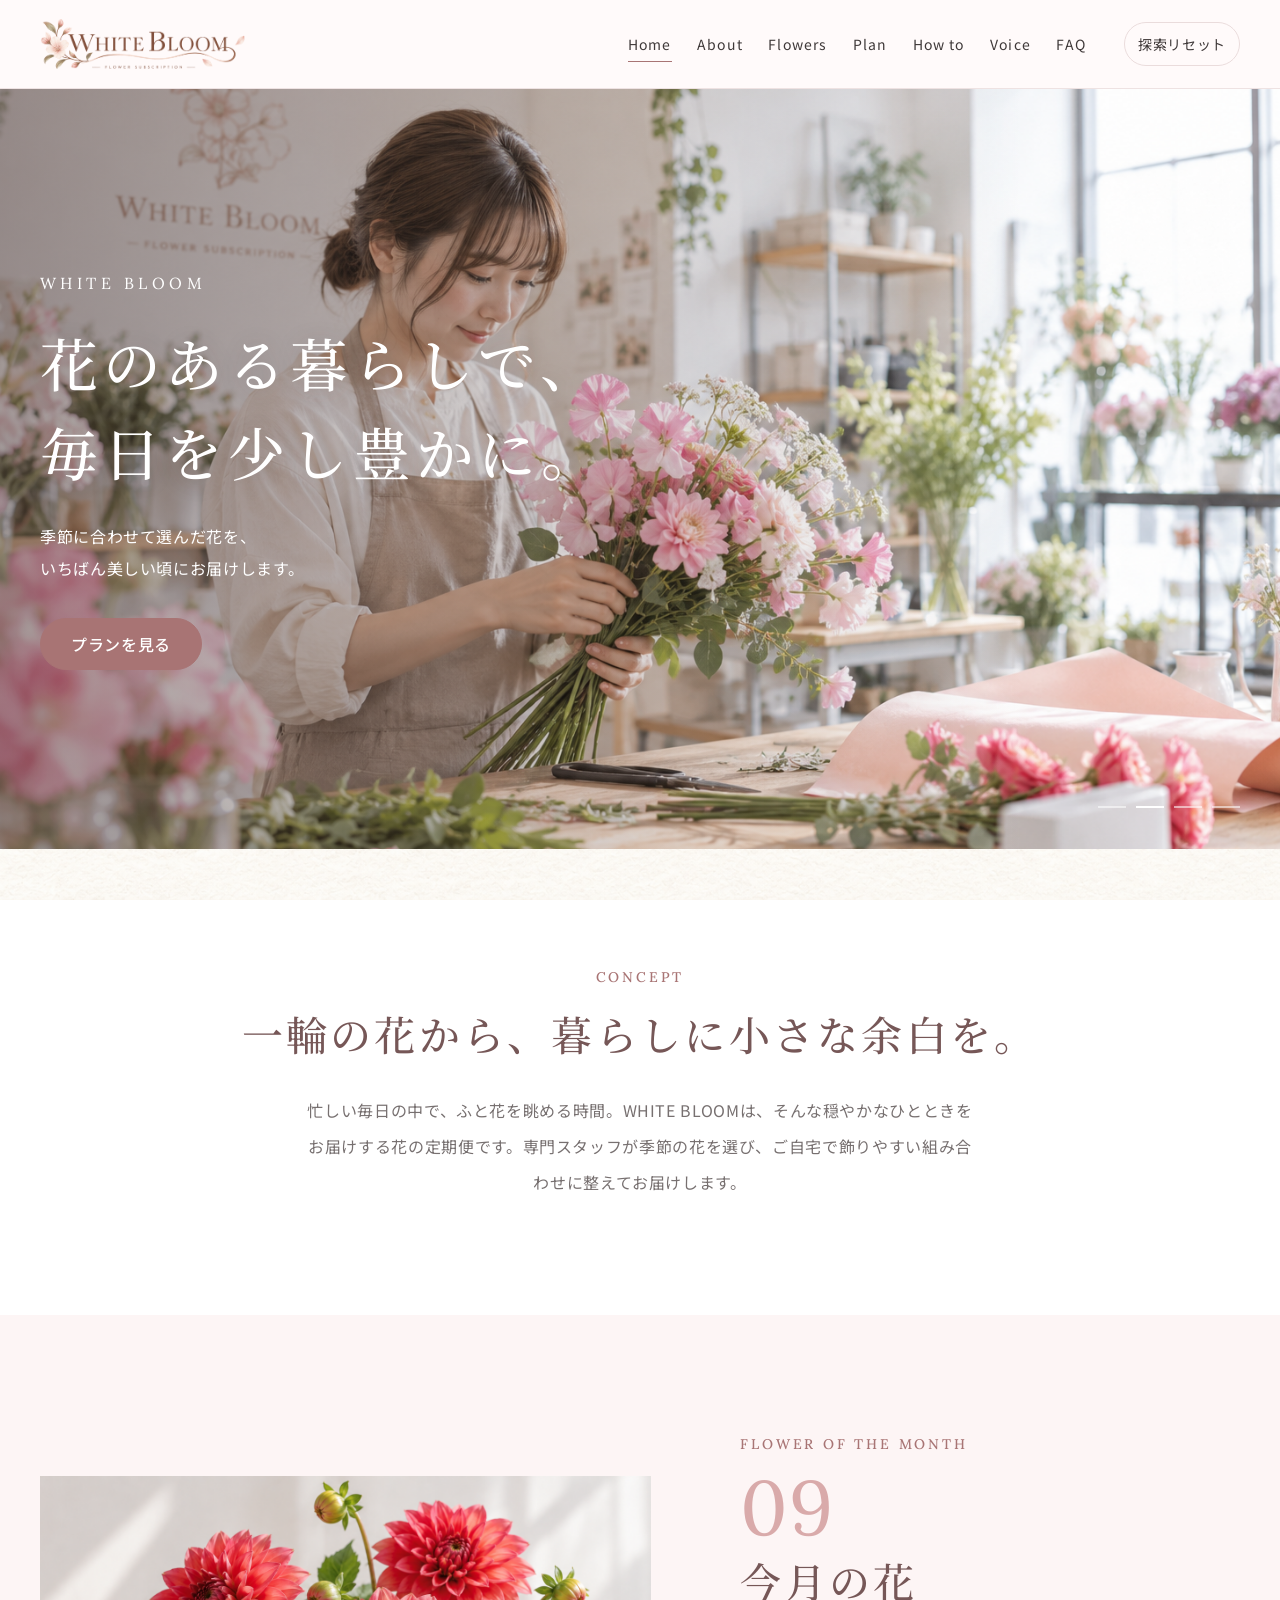
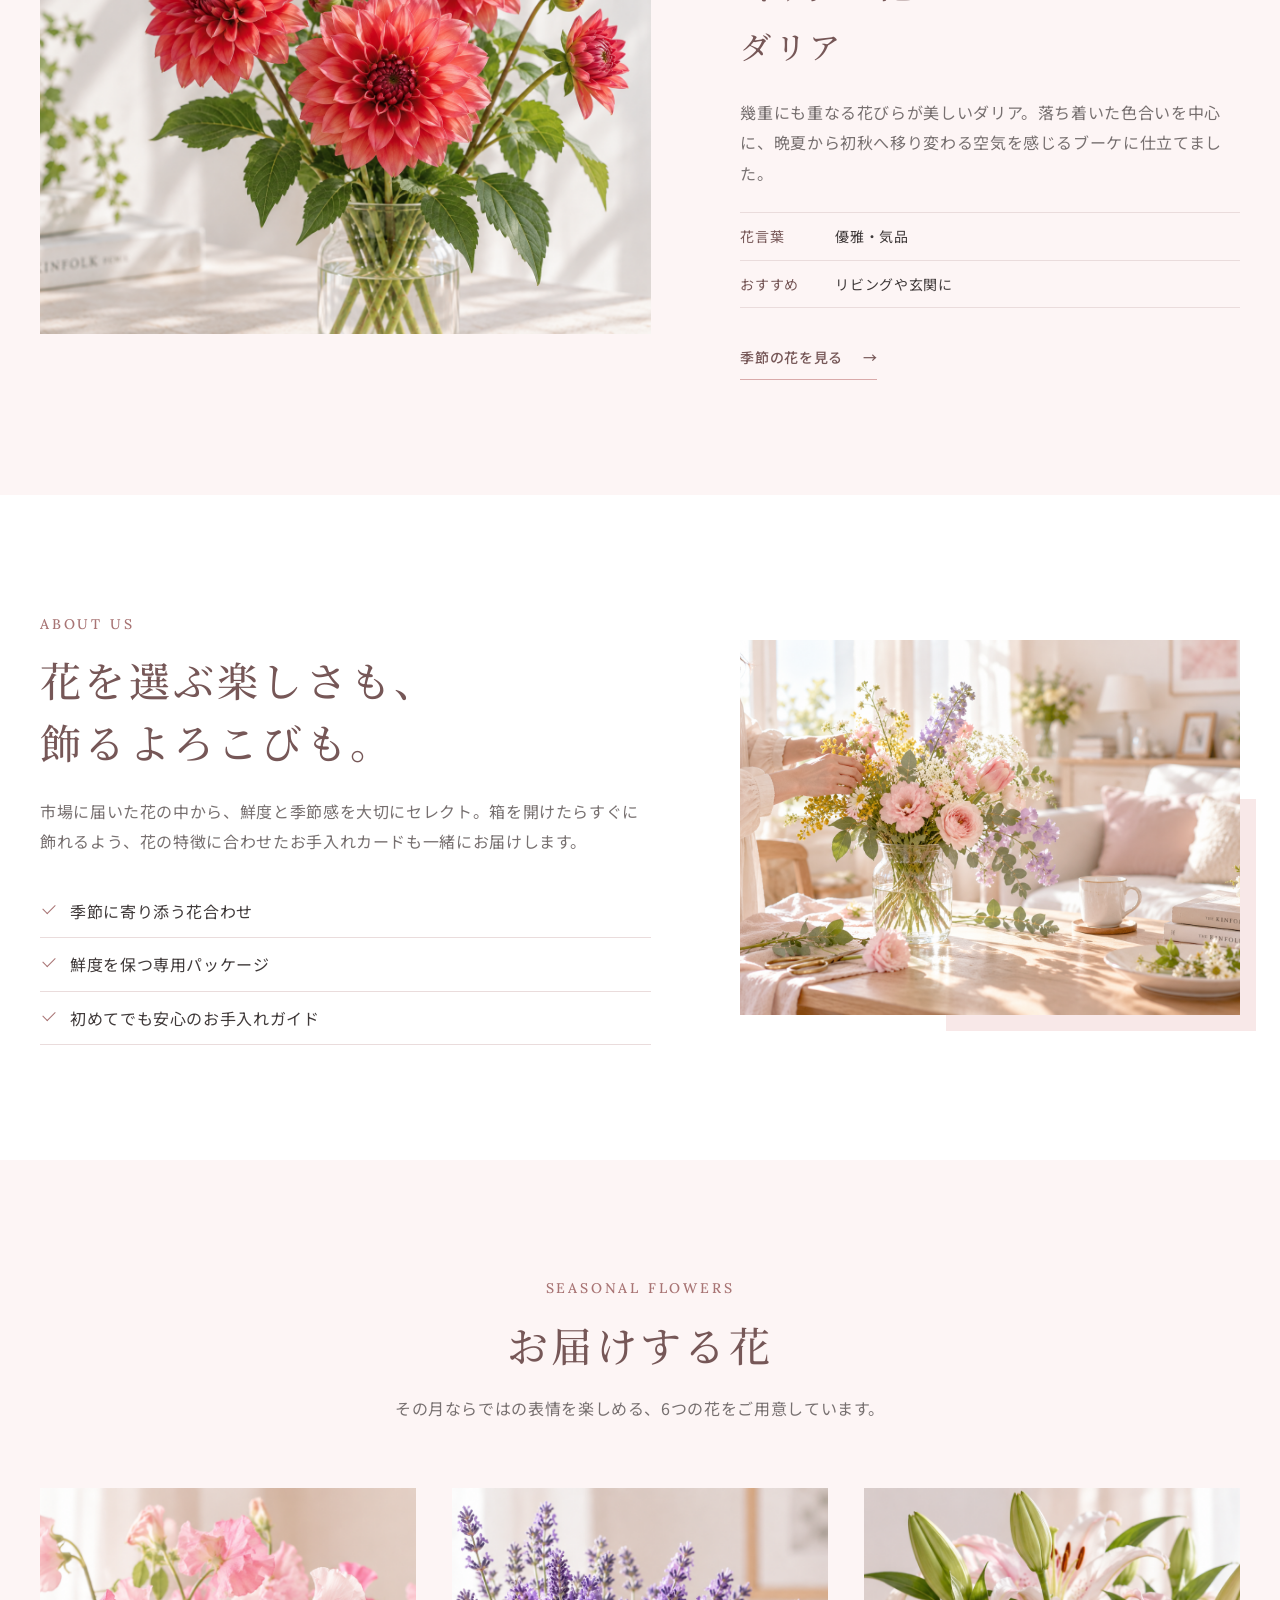
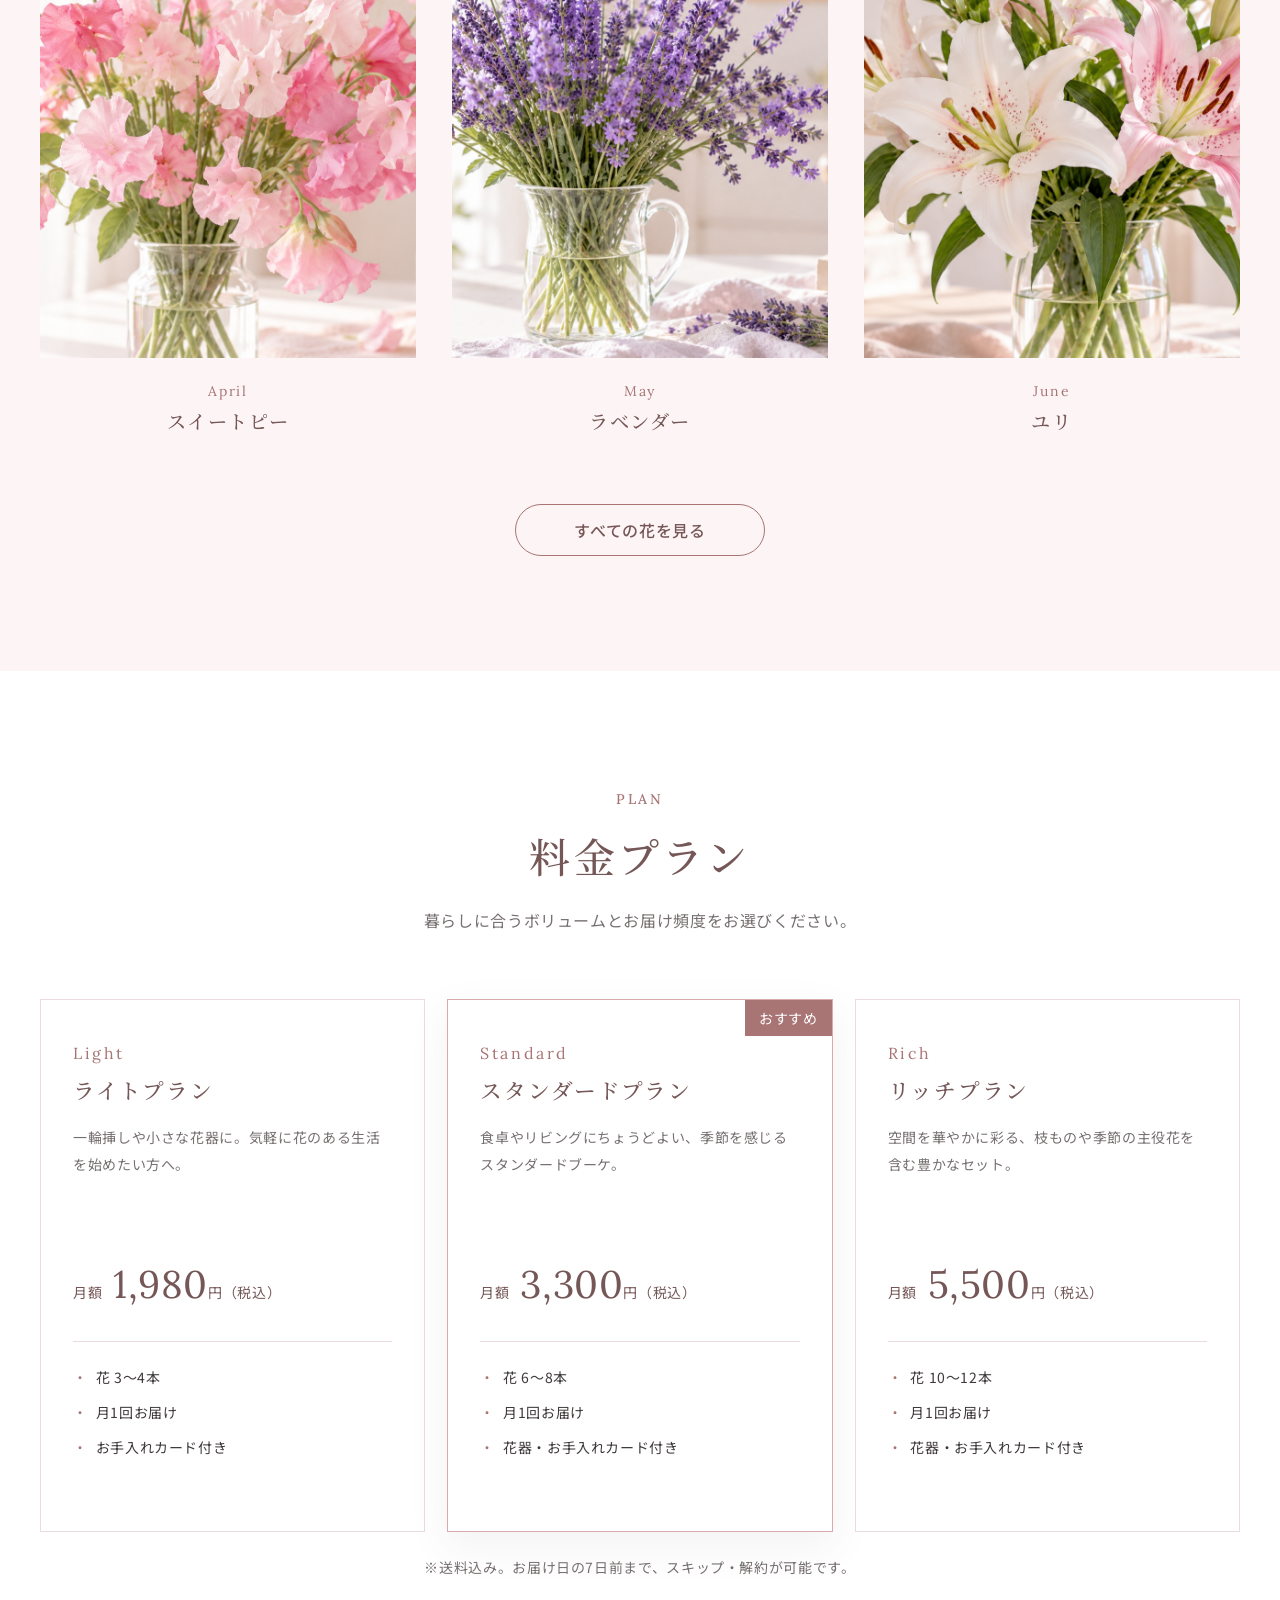
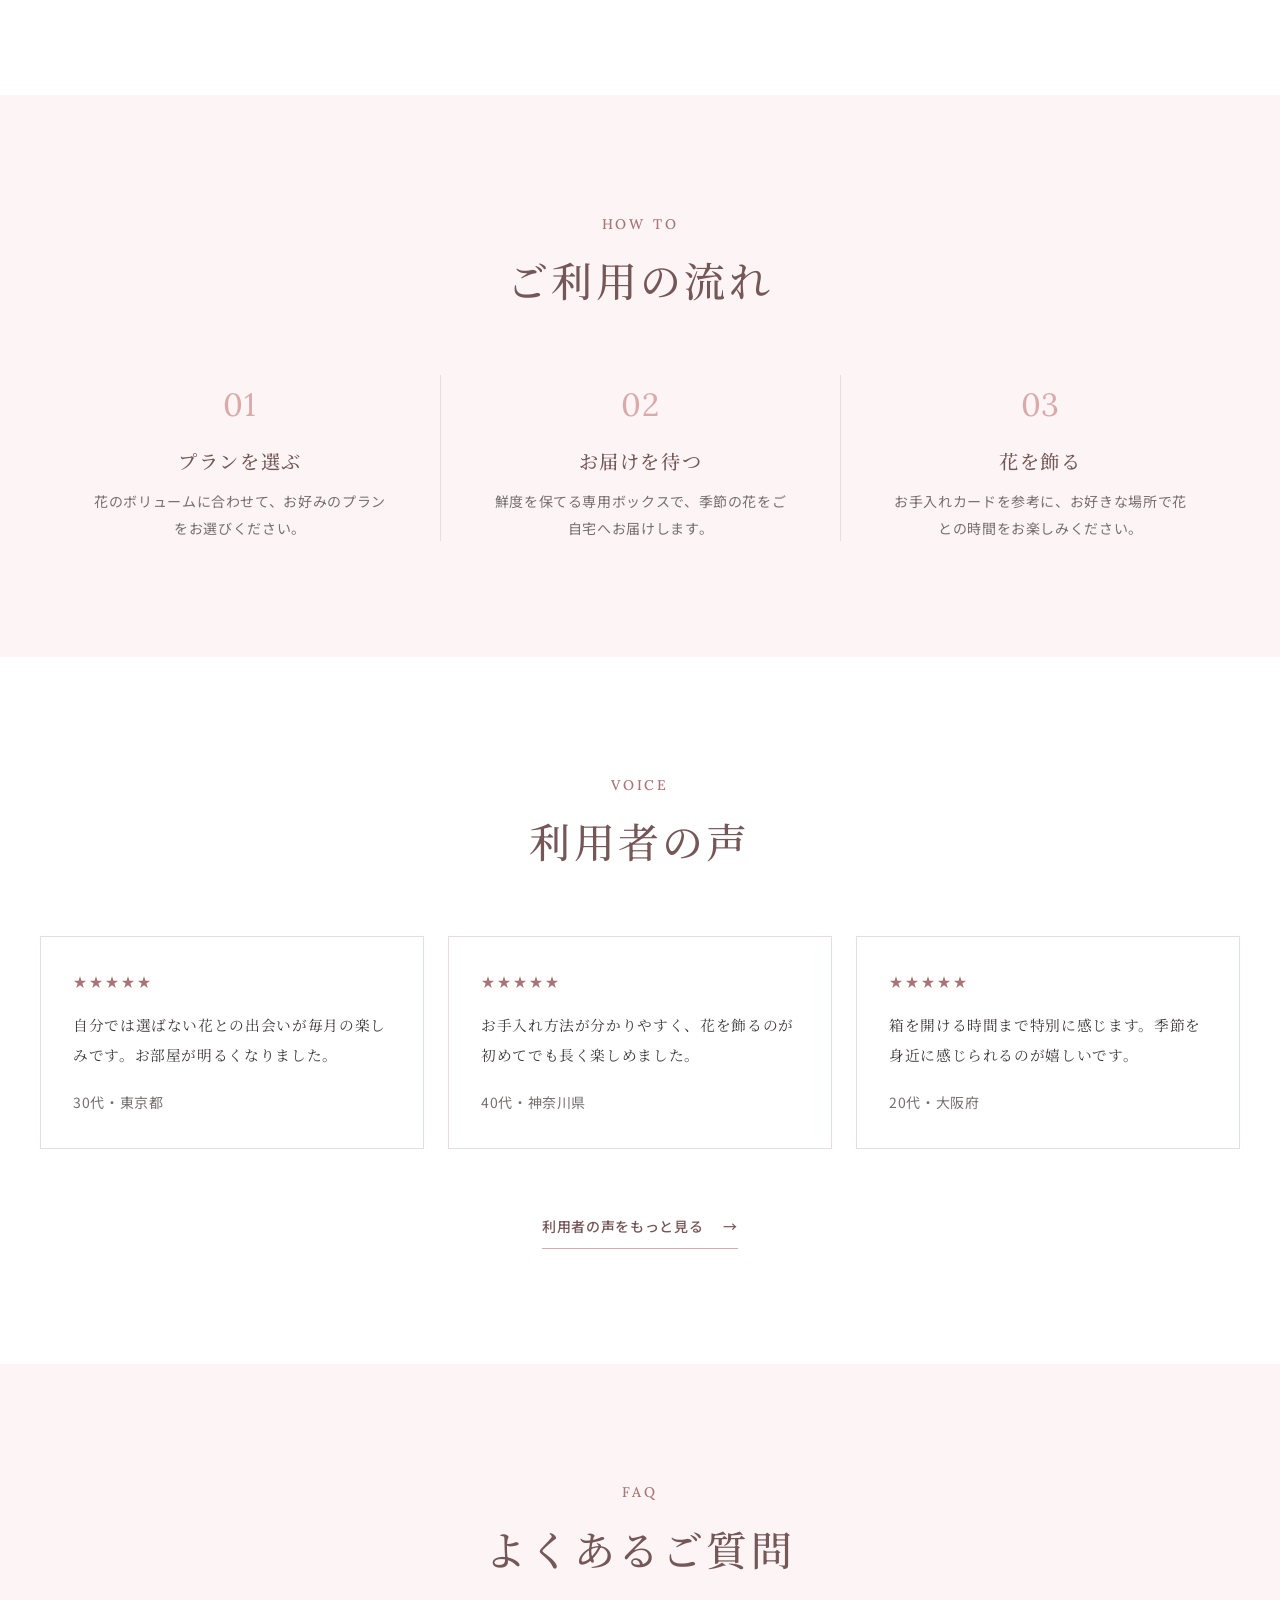
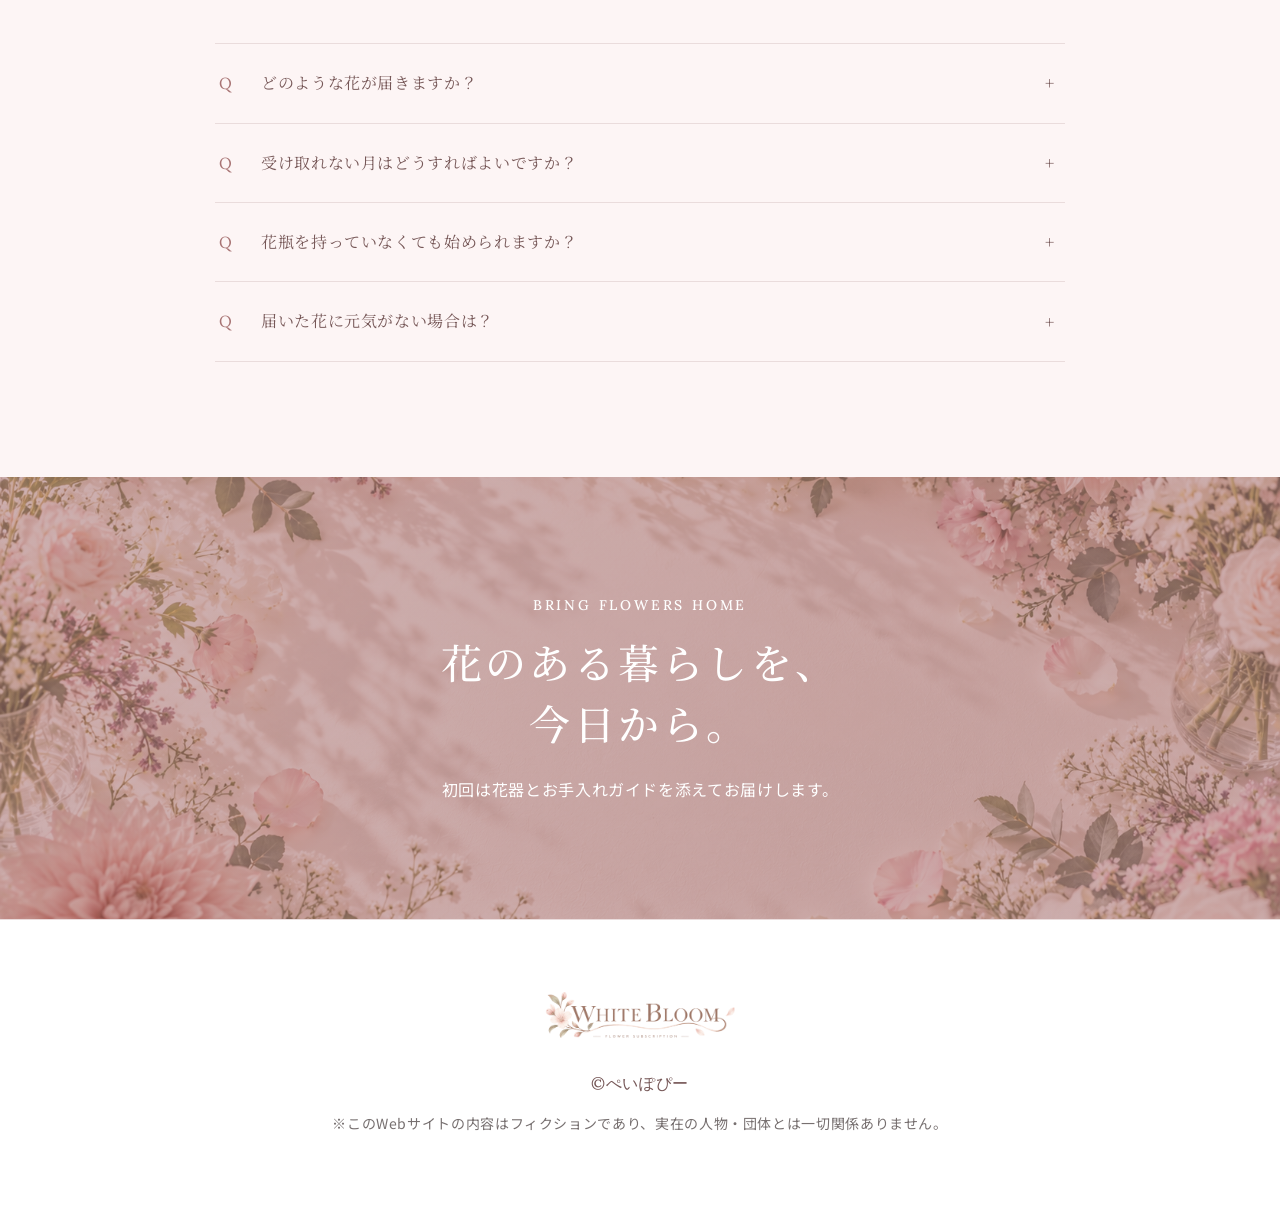
==== index.html @ 1cc884c1 "初回のコミットです" ====
<!doctype html>
<html lang="ja">
<head>
  <meta charset="utf-8">
  <meta name="viewport" content="width=device-width, initial-scale=1">
  <meta name="description" content="暮らしに寄り添う花の定期便、WHITE BLOOM。">
  <title>WHITE BLOOM｜花のある暮らしを</title>
  <link rel="icon" href="images/favicon.png">
  <link rel="stylesheet" href="styles/main.css">
  <link rel="stylesheet" href="styles/arg-phases.css">
  <link rel="stylesheet" href="modules/site-alteration/site-alteration.css">
  <script src="js/progress-state.js" defer></script>
  <script src="js/common.js" defer></script>
  <script src="js/home.js" defer></script>
  <script src="modules/site-alteration/site-alteration.js" defer></script>
  <script src="modules/site-alteration/debug-panel.js" defer></script>
  <script src="js/phase-views.js" defer></script>
  <script src="js/arg-play.js" defer></script>
</head>
<body data-page="home" data-phase="phase1">
  <a class="skip-link" href="#main">本文へ移動</a>
  <header class="site-header">
    <div class="site-header__inner container">
      <a class="site-logo" href="index.html" aria-label="WHITE BLOOM ホーム">
        <img src="images/logo-white-bloom.png" alt="WHITE BLOOM" width="1928" height="467">
      </a>
      <nav class="site-nav" id="site-navigation" aria-label="メインナビゲーション" data-site-nav data-open="false">
        <ul class="site-nav__list">
          <li><a class="site-nav__link" href="index.html" aria-current="page">Home</a></li>
          <li><a class="site-nav__link" href="index.html#about">About</a></li>
          <li><a class="site-nav__link" href="flowers.html?browse=1">Flowers</a></li>
          <li><a class="site-nav__link" href="index.html#plan">Plan</a></li>
          <li><a class="site-nav__link" href="index.html#how-to">How to</a></li>
          <li><a class="site-nav__link" href="voices.html?browse=1">Voice</a></li>
          <li><a class="site-nav__link" href="index.html#faq">FAQ</a></li>
        </ul>
      </nav>
      <button class="reset-button" type="button" data-exploration-reset>探索リセット</button>
      <button class="menu-button" type="button" aria-controls="site-navigation" aria-expanded="false" aria-label="メニューを開く" data-menu-button>
        <span class="menu-button__line"></span><span class="menu-button__line"></span><span class="menu-button__line"></span>
      </button>
    </div>
  </header>
  <main id="main">
    <section class="hero" aria-label="WHITE BLOOMについて" data-hero>
      <div class="hero__slides" aria-hidden="true">
        <img class="hero__slide is-active" src="images/hero-white-bloom.jpg" alt="" width="1672" height="941" data-hero-slide>
        <img class="hero__slide hero__slide--staff" src="images/hero-staff-arrangement.jpg" alt="" width="1536" height="1024" data-hero-slide>
        <img class="hero__slide hero__slide--delivery" src="images/hero-delivery-preparation.jpg" alt="" width="1672" height="941" data-hero-slide>
        <img class="hero__slide hero__slide--life" src="images/hero-flower-life.jpg" alt="" width="1672" height="941" data-hero-slide>
      </div>
      <div class="hero__veil"></div>
      <div class="hero__content container">
        <p class="hero__brand">WHITE BLOOM</p>
        <h1>花のある暮らしで、<br>毎日を少し豊かに。</h1>
        <p>季節に合わせて選んだ花を、<br>いちばん美しい頃にお届けします。</p>
        <a class="button" href="#plan">プランを見る</a>
      </div>
      <div class="hero__dots" aria-label="スライドを選択">
        <button class="is-active" type="button" aria-label="1枚目を表示" aria-current="true" data-hero-dot></button>
        <button type="button" aria-label="2枚目を表示" data-hero-dot></button>
        <button type="button" aria-label="3枚目を表示" data-hero-dot></button>
        <button type="button" aria-label="4枚目を表示" data-hero-dot></button>
      </div>
    </section>

    <section class="section concept" aria-labelledby="concept-title">
      <div class="container--reading section-heading section-heading--center">
        <p class="eyebrow">Concept</p>
        <h2 id="concept-title">一輪の花から、<br class="sp-only">暮らしに小さな余白を。</h2>
        <p>忙しい毎日の中で、ふと花を眺める時間。WHITE BLOOMは、そんな穏やかなひとときをお届けする花の定期便です。専門スタッフが季節の花を選び、ご自宅で飾りやすい組み合わせに整えてお届けします。</p>
      </div>
    </section>

    <section class="section monthly section--subtle" aria-labelledby="monthly-title">
      <div class="container split-layout">
        <div class="split-layout__image image-frame" data-home-dahlia><img src="images/flower-dahlia.jpg" alt="淡い色合いのダリア" width="1536" height="1024" data-cover></div>
        <div class="split-layout__body">
          <p class="eyebrow">Flower of the month</p>
          <p class="section-number">09</p>
          <h2 id="monthly-title">今月の花<br><span>ダリア</span></h2>
          <p>幾重にも重なる花びらが美しいダリア。落ち着いた色合いを中心に、晩夏から初秋へ移り変わる空気を感じるブーケに仕立てました。</p>
          <dl class="flower-note"><div><dt>花言葉</dt><dd>優雅・気品</dd></div><div><dt>おすすめ</dt><dd>リビングや玄関に</dd></div></dl>
          <a class="text-link" href="flowers.html?browse=1">季節の花を見る<span aria-hidden="true">→</span></a>
        </div>
      </div>
    </section>

    <section class="section" id="about" aria-labelledby="about-title">
      <div class="container split-layout split-layout--reverse">
        <div class="split-layout__image image-frame"><img src="images/about-flower-life.jpg" alt="花を飾った明るい室内" width="1536" height="1024" data-cover></div>
        <div class="split-layout__body">
          <p class="eyebrow">About us</p>
          <h2 id="about-title">花を選ぶ楽しさも、<br>飾るよろこびも。</h2>
          <p>市場に届いた花の中から、鮮度と季節感を大切にセレクト。箱を開けたらすぐに飾れるよう、花の特徴に合わせたお手入れカードも一緒にお届けします。</p>
          <ul class="check-list"><li>季節に寄り添う花合わせ</li><li>鮮度を保つ専用パッケージ</li><li>初めてでも安心のお手入れガイド</li></ul>
        </div>
      </div>
    </section>

    <section class="section section--subtle" aria-labelledby="flowers-title">
      <div class="container">
        <div class="section-heading section-heading--center"><p class="eyebrow">Seasonal flowers</p><h2 id="flowers-title">お届けする花</h2><p>その月ならではの表情を楽しめる、6つの花をご用意しています。</p></div>
        <div class="flower-preview">
          <article><img src="images/flower-sweetpea.jpg" alt="スイートピー" width="1536" height="1024" data-cover><p>April</p><h3>スイートピー</h3></article>
          <article><img src="images/flower-lavender.jpg" alt="ラベンダー" width="1536" height="1024" data-cover><p>May</p><h3>ラベンダー</h3></article>
          <article><img src="images/flower-lily.jpg" alt="ユリ" width="1536" height="1024" data-cover><p>June</p><h3>ユリ</h3></article>
        </div>
        <div class="section-action flower-preview__action"><a class="button button--outline" href="flowers.html?browse=1">すべての花を見る</a></div>
      </div>
    </section>

    <section class="section" id="plan" aria-labelledby="plan-title">
      <div class="container"><div class="section-heading section-heading--center"><p class="eyebrow">Plan</p><h2 id="plan-title">料金プラン</h2><p>暮らしに合うボリュームとお届け頻度をお選びください。</p></div>
        <div class="plan-grid">
          <article class="plan-card"><p class="plan-card__en">Light</p><h3>ライトプラン</h3><p class="plan-card__desc">一輪挿しや小さな花器に。気軽に花のある生活を始めたい方へ。</p><p class="plan-card__price"><span>月額</span> 1,980<small>円（税込）</small></p><ul><li>花 3〜4本</li><li>月1回お届け</li><li>お手入れカード付き</li></ul></article>
          <article class="plan-card plan-card--featured"><p class="plan-card__badge">おすすめ</p><p class="plan-card__en">Standard</p><h3>スタンダードプラン</h3><p class="plan-card__desc">食卓やリビングにちょうどよい、季節を感じるスタンダードブーケ。</p><p class="plan-card__price"><span>月額</span> 3,300<small>円（税込）</small></p><ul><li>花 6〜8本</li><li>月1回お届け</li><li>花器・お手入れカード付き</li></ul></article>
          <article class="plan-card"><p class="plan-card__en">Rich</p><h3>リッチプラン</h3><p class="plan-card__desc">空間を華やかに彩る、枝ものや季節の主役花を含む豊かなセット。</p><p class="plan-card__price"><span>月額</span> 5,500<small>円（税込）</small></p><ul><li>花 10〜12本</li><li>月1回お届け</li><li>花器・お手入れカード付き</li></ul></article>
        </div>
        <p class="plan-note">※送料込み。お届け日の7日前まで、スキップ・解約が可能です。</p>
      </div>
    </section>

    <section class="section section--subtle" id="how-to" aria-labelledby="how-title"><div class="container"><div class="section-heading section-heading--center"><p class="eyebrow">How to</p><h2 id="how-title">ご利用の流れ</h2></div>
      <ol class="steps"><li><span>01</span><h3>プランを選ぶ</h3><p>花のボリュームに合わせて、お好みのプランをお選びください。</p></li><li><span>02</span><h3>お届けを待つ</h3><p>鮮度を保てる専用ボックスで、季節の花をご自宅へお届けします。</p></li><li><span>03</span><h3>花を飾る</h3><p>お手入れカードを参考に、お好きな場所で花との時間をお楽しみください。</p></li></ol>
    </div></section>

    <section class="section" aria-labelledby="voice-title"><div class="container"><div class="section-heading section-heading--center"><p class="eyebrow">Voice</p><h2 id="voice-title">利用者の声</h2></div>
      <div class="voice-preview"><article><p class="voice-preview__stars" aria-label="5段階中5">★★★★★</p><blockquote>自分では選ばない花との出会いが毎月の楽しみです。お部屋が明るくなりました。</blockquote><p class="voice-preview__person">30代・東京都</p></article><article><p class="voice-preview__stars" aria-label="5段階中5">★★★★★</p><blockquote>お手入れ方法が分かりやすく、花を飾るのが初めてでも長く楽しめました。</blockquote><p class="voice-preview__person">40代・神奈川県</p></article><article><p class="voice-preview__stars" aria-label="5段階中5">★★★★★</p><blockquote>箱を開ける時間まで特別に感じます。季節を身近に感じられるのが嬉しいです。</blockquote><p class="voice-preview__person">20代・大阪府</p></article></div>
      <div class="section-action"><a class="text-link" href="voices.html?browse=1">利用者の声をもっと見る<span aria-hidden="true">→</span></a></div>
    </div></section>

    <section class="section faq section--subtle" id="faq" aria-labelledby="faq-title"><div class="container--reading"><div class="section-heading section-heading--center"><p class="eyebrow">FAQ</p><h2 id="faq-title">よくあるご質問</h2></div>
      <details><summary>どのような花が届きますか？</summary><p>旬を迎えた花を中心に、色合いや飾りやすさを考えて組み合わせます。内容は毎月変わります。</p></details><details><summary>受け取れない月はどうすればよいですか？</summary><p>お届け予定日の7日前まで、マイページからその月のお届けをスキップできます。</p></details><details><summary>花瓶を持っていなくても始められますか？</summary><p>スタンダード・リッチプランの初回には、届いた花をすぐに飾れるシンプルな花器が付きます。</p></details><details><summary>届いた花に元気がない場合は？</summary><p>到着後24時間以内に写真とともにご連絡ください。状態を確認し、代替のお花を手配します。</p></details>
    </div></section>

    <section class="cta" id="contact" aria-labelledby="cta-title"><div class="container--reading"><p class="eyebrow">Bring flowers home</p><h2 id="cta-title">花のある暮らしを、<br>今日から。</h2><p>初回は花器とお手入れガイドを添えてお届けします。</p></div></section>
  </main>
  <footer class="site-footer">
    <div class="container">
      <img class="site-footer__logo" src="images/logo-white-bloom.png" alt="" width="1928" height="467">
      <p class="site-footer__copyright">©ぺいぽぴー</p>
      <p class="site-footer__notice">※このWebサイトの内容はフィクションであり、実在の人物・団体とは一切関係ありません。</p>
    </div>
  </footer>
</body>
</html>
---- styles/main.css ----
@import url("https://fonts.googleapis.com/css2?family=Lora:wght@400;500;600&family=Noto+Sans+JP:wght@400;500;600&family=Noto+Serif+JP:wght@400;500;600&display=swap");

:root {
  --color-white: #fff;
  --color-bg: #fffafa;
  --color-bg-sub: #fdf5f5;
  --color-pink-light: #f8e8e8;
  --color-pink: #d9aaaa;
  --color-pink-dark: #a87474;
  --color-brown: #765757;
  --color-text: #3f3939;
  --color-text-light: #777070;
  --color-border: #eadcdc;
  --font-en: "Lora", Georgia, "Times New Roman", serif;
  --font-heading: "Noto Serif JP", "Yu Mincho", "Hiragino Mincho ProN", serif;
  --font-body: "Noto Sans JP", "Hiragino Kaku Gothic ProN", "Yu Gothic", sans-serif;
  --container: 1200px;
  --container-reading: 850px;
  --gutter: clamp(20px, 4vw, 40px);
  --section-space: clamp(72px, 9vw, 128px);
  --header-height: 88px;
  --transition: 240ms ease;
}

*,
*::before,
*::after { box-sizing: border-box; }

html { scroll-behavior: smooth; scroll-padding-top: calc(var(--header-height) + 24px); }

body {
  min-width: 320px;
  margin: 0;
  color: var(--color-text);
  background-color: var(--color-white);
  background-image: url("../images/paper.jpg");
  background-attachment: fixed;
  background-position: center top;
  background-size: cover;
  font-family: var(--font-body);
  font-size: 16px;
  line-height: 1.9;
  letter-spacing: .04em;
  -webkit-font-smoothing: antialiased;
}

body.is-menu-open { overflow: hidden; }

h1, h2, h3, h4, h5, h6 {
  margin: 0;
  color: var(--color-brown);
  font-family: var(--font-heading);
  font-weight: 500;
  line-height: 1.5;
  letter-spacing: .08em;
}

p, ul, ol, figure { margin-top: 0; }
a { color: inherit; text-decoration: none; }
button, input, select, textarea { color: inherit; font: inherit; }
button { letter-spacing: inherit; }

img, picture, svg, video {
  display: block;
  max-width: 100%;
  height: auto;
}

img[data-cover] { width: 100%; height: 100%; object-fit: cover; }

:focus-visible { outline: 2px solid var(--color-pink-dark); outline-offset: 4px; }
::selection { color: var(--color-text); background: var(--color-pink-light); }

.skip-link {
  position: fixed;
  z-index: 1000;
  top: 12px;
  left: 12px;
  padding: 8px 14px;
  background: var(--color-white);
  border: 1px solid var(--color-pink-dark);
  transform: translateY(-160%);
}
.skip-link:focus { transform: translateY(0); }

.container { width: min(100% - (var(--gutter) * 2), var(--container)); margin-inline: auto; }
.container--reading { width: min(100% - (var(--gutter) * 2), var(--container-reading)); margin-inline: auto; }
.section { padding-block: var(--section-space); }
.section--subtle { background: var(--color-bg-sub); }

.eyebrow {
  margin-bottom: 12px;
  color: var(--color-pink-dark);
  font-family: var(--font-en);
  font-size: .75rem;
  font-weight: 500;
  letter-spacing: .2em;
  text-transform: uppercase;
}

.page-heading { padding-block: clamp(56px, 7vw, 96px); text-align: center; }
.page-heading__title { font-size: clamp(2rem, 4.5vw, 3.5rem); }
.page-heading__lead { max-width: 620px; margin: 20px auto 0; color: var(--color-text-light); }

.section-heading { margin-bottom: clamp(38px, 5vw, 64px); }
.section-heading h2, .split-layout h2, .flower-care h2, .voice-feature h2, .cta h2 { font-size: clamp(1.75rem, 3.2vw, 2.65rem); }
.section-heading > p:last-child { max-width: 680px; margin: 18px auto 0; color: var(--color-text-light); }
.section-heading--center { text-align: center; }
.section-action { margin-top: clamp(36px, 5vw, 56px); text-align: center; }
.sp-only { display: none; }

.hero { position: relative; min-height: min(760px, calc(100svh - var(--header-height))); overflow: hidden; color: var(--color-white); background: #c9b5ad; }
.hero__slides, .hero__slide, .hero__veil { position: absolute; inset: 0; }
.hero__slide { width: 100%; height: 100%; object-fit: cover; opacity: 0; transform: scale(1.015); transition: opacity 1.4s ease, transform 7s ease; }
.hero__slide.is-active { opacity: 1; transform: scale(1.055); }
.hero__veil { background: linear-gradient(90deg, rgba(70, 52, 49, .48) 0%, rgba(70, 52, 49, .12) 58%, transparent 80%); }
.hero__content { position: relative; z-index: 2; display: flex; min-height: min(760px, calc(100svh - var(--header-height))); align-items: flex-start; flex-direction: column; justify-content: center; padding-block: 80px; }
.hero__brand { margin-bottom: 20px; font-family: var(--font-en); letter-spacing: .28em; }
.hero h1 { color: inherit; font-size: clamp(2rem, 4.5vw, 4rem); line-height: 1.55; text-shadow: 0 2px 24px rgba(64, 42, 42, .18); }
.hero__content > p:not(.hero__brand) { margin: 24px 0 34px; line-height: 2; }
.hero__dots { position: absolute; z-index: 3; right: var(--gutter); bottom: 32px; display: flex; gap: 10px; }
.hero__dots button { width: 28px; height: 20px; padding: 9px 0; border: 0; background: transparent; cursor: pointer; }
.hero__dots button::before { display: block; width: 100%; height: 2px; background: rgba(255,255,255,.55); content: ""; transition: background-color var(--transition); }
.hero__dots button.is-active::before { background: var(--color-white); }

.concept { text-align: center; }
.concept .section-heading { margin-bottom: 0; }
.concept .section-heading > p:last-child { margin-top: 28px; line-height: 2.25; }
.split-layout { display: grid; align-items: center; grid-template-columns: minmax(0, 1.1fr) minmax(300px, .9fr); gap: clamp(40px, 7vw, 100px); }
.split-layout--reverse .split-layout__image { order: 2; }
.split-layout__image { aspect-ratio: 4 / 3; }
.image-frame { position: relative; }
.image-frame::after { position: absolute; z-index: -1; right: -16px; bottom: -16px; width: 62%; height: 62%; background: var(--color-pink-light); content: ""; }
.split-layout__body > p:not(.eyebrow, .section-number) { margin: 24px 0; color: var(--color-text-light); }
.section-number { margin: 0 0 4px; color: var(--color-pink); font-family: var(--font-en); font-size: clamp(2.8rem, 6vw, 5.5rem); line-height: 1; }
.monthly h2 span { font-size: .76em; }
.flower-note { margin: 0 0 28px; border-top: 1px solid var(--color-border); }
.flower-note div { display: grid; grid-template-columns: 95px 1fr; padding-block: 10px; border-bottom: 1px solid var(--color-border); }
.flower-note dt { color: var(--color-brown); font-size: .8rem; }
.flower-note dd { margin: 0; font-size: .85rem; }
.text-link { display: inline-flex; min-height: 44px; align-items: center; gap: 20px; color: var(--color-brown); border-bottom: 1px solid var(--color-pink); font-size: .85rem; font-weight: 500; }
.text-link span { transition: transform var(--transition); }
@media (hover: hover) { .text-link:hover span { transform: translateX(5px); } }
.check-list { margin: 28px 0 0; padding: 0; list-style: none; }
.check-list li { position: relative; padding: 11px 0 11px 30px; border-bottom: 1px solid var(--color-border); }
.check-list li::before { position: absolute; top: 19px; left: 3px; width: 12px; height: 7px; border-bottom: 1px solid var(--color-pink-dark); border-left: 1px solid var(--color-pink-dark); content: ""; transform: rotate(-45deg); }

.flower-preview { display: grid; grid-template-columns: repeat(3, 1fr); gap: clamp(18px, 3vw, 36px); }
.flower-preview article { text-align: center; }
.flower-preview img { width: 100%; aspect-ratio: 4 / 5; margin-bottom: 20px; }
.flower-preview p { margin-bottom: 3px; color: var(--color-pink-dark); font-family: var(--font-en); font-size: .75rem; letter-spacing: .14em; }
.flower-preview h3 { font-size: 1.2rem; }

.plan-grid { display: grid; align-items: stretch; grid-template-columns: repeat(3, 1fr); gap: 22px; }
.plan-card { position: relative; display: flex; padding: clamp(28px, 3vw, 42px) clamp(22px, 2.5vw, 34px); border: 1px solid var(--color-border); background: var(--color-white); flex-direction: column; }
.plan-card--featured { border-color: var(--color-pink); box-shadow: 0 14px 38px rgba(118, 87, 87, .08); }
.plan-card__badge { position: absolute; top: 0; right: 0; padding: 5px 14px; color: var(--color-white); background: var(--color-pink-dark); font-size: .7rem; }
.plan-card__en { margin-bottom: 5px; color: var(--color-pink-dark); font-family: var(--font-en); letter-spacing: .16em; }
.plan-card h3 { font-size: 1.35rem; }
.plan-card__desc { min-height: 7.6em; margin: 18px 0; color: var(--color-text-light); font-size: .86rem; }
.plan-card__price { margin-bottom: 20px; color: var(--color-brown); font-family: var(--font-en); font-size: clamp(1.8rem, 3vw, 2.5rem); }
.plan-card__price span, .plan-card__price small { font-family: var(--font-body); font-size: .7rem; }
.plan-card ul { margin: 0 0 28px; padding: 18px 0 0; border-top: 1px solid var(--color-border); list-style: none; font-size: .82rem; }
.plan-card li { padding-block: 4px; }
.plan-card li::before { margin-right: 8px; color: var(--color-pink-dark); content: "・"; }
.plan-card .button { width: 100%; margin-top: auto; font-size: .85rem; }
.plan-note { margin: 22px 0 0; color: var(--color-text-light); text-align: center; font-size: .72rem; }

.steps { display: grid; grid-template-columns: repeat(3, 1fr); gap: 0; margin: 0; padding: 0; list-style: none; }
.steps li { position: relative; padding: 0 clamp(24px, 4vw, 55px); text-align: center; }
.steps li + li { border-left: 1px solid var(--color-border); }
.steps span, .care-grid span { color: var(--color-pink); font-family: var(--font-en); font-size: 2rem; }
.steps h3 { margin: 12px 0; font-size: 1.2rem; }
.steps p { margin: 0; color: var(--color-text-light); font-size: .85rem; }

.voice-preview { display: grid; grid-template-columns: repeat(3, 1fr); gap: 24px; }
.voice-preview article { padding: 32px; border: 1px solid var(--color-border); background: var(--color-white); }
.voice-preview__stars, .review-card__stars { margin-bottom: 15px; color: var(--color-pink-dark); font-family: var(--font-en); font-size: .85rem; letter-spacing: .15em; }
blockquote { margin: 0; }
.voice-preview blockquote { font-family: var(--font-heading); font-size: .92rem; line-height: 2; }
.voice-preview__person { margin: 20px 0 0; color: var(--color-text-light); font-size: .72rem; }

.faq details { border-top: 1px solid var(--color-border); }
.faq details:last-child { border-bottom: 1px solid var(--color-border); }
.faq summary { position: relative; padding: 24px 52px 24px 46px; color: var(--color-brown); font-family: var(--font-heading); cursor: pointer; list-style: none; }
.faq summary::-webkit-details-marker { display: none; }
.faq summary::before { position: absolute; left: 4px; color: var(--color-pink-dark); font-family: var(--font-en); content: "Q"; }
.faq summary::after { position: absolute; top: 50%; right: 10px; content: "+"; transform: translateY(-50%); }
.faq details[open] summary::after { content: "−"; }
.faq details p { position: relative; margin: 0; padding: 0 46px 24px; color: var(--color-text-light); font-size: .88rem; }

.cta { padding-block: clamp(70px, 9vw, 120px); background: linear-gradient(135deg, #f7e8e8, #fffafa 55%, #f6eeee); text-align: center; }
.cta p:not(.eyebrow) { margin: 20px 0 30px; color: var(--color-text-light); }

.flowers-page { padding-top: 0; }
.flower-grid { display: grid; grid-template-columns: repeat(3, minmax(0, 1fr)); gap: clamp(34px, 5vw, 72px) clamp(20px, 3vw, 36px); }
.flower-card { min-width: 0; background: var(--color-white); }
.flower-card__image { aspect-ratio: 4 / 3; overflow: hidden; }
.flower-card__body { padding: 24px clamp(18px, 2vw, 28px) 30px; border: solid var(--color-border); border-width: 0 1px 1px; }
.flower-card__month { margin-bottom: 4px; color: var(--color-pink-dark); font-family: var(--font-en); font-size: 1.55rem; }
.flower-card__month span { margin-left: 5px; font-size: .7rem; letter-spacing: .15em; }
.flower-card h2 { font-size: 1.35rem; }
.flower-card__body > p:not(.flower-card__month) { min-height: 7.6em; margin: 16px 0; color: var(--color-text-light); font-size: .82rem; }
.flower-card dl { margin: 0; border-top: 1px solid var(--color-border); font-size: .74rem; }
.flower-card dl div { display: grid; grid-template-columns: 78px 1fr; padding-block: 7px; border-bottom: 1px solid var(--color-border); }
.flower-card dt { color: var(--color-brown); }
.flower-card dd { margin: 0; }
.flower-care { padding-block: var(--section-space); text-align: center; }
.care-grid { display: grid; grid-template-columns: repeat(3, 1fr); gap: 32px; margin-top: 46px; }
.care-grid h3 { margin: 8px 0; font-size: 1.05rem; }
.care-grid p { color: var(--color-text-light); font-size: .82rem; }

.voices-page { padding-top: 0; }
.voice-grid { display: grid; grid-template-columns: repeat(2, minmax(0, 1fr)); gap: 28px; }
.review-card { display: grid; min-width: 0; grid-template-columns: 180px 1fr; border: 1px solid var(--color-border); background: var(--color-white); }
.review-card__portrait { width: 100%; aspect-ratio: 1; align-self: start; background-color: var(--color-bg-sub); background-image: url("../images/review-users-sheet.jpg"); background-repeat: no-repeat; background-size: 400% 400%; }
.portrait-01 { background-position: 0 0; }
.portrait-02 { background-position: 33.333% 0; }
.portrait-04 { background-position: 100% 0; }
.portrait-06 { background-position: 33.333% 33.333%; }
.portrait-07 { background-position: 66.666% 33.333%; }
.portrait-08 { background-position: 100% 33.333%; }
.review-card__body { padding: 26px; }
.review-card blockquote { font-family: var(--font-heading); font-size: .84rem; line-height: 2; }
.review-card__meta { display: flex; margin: 22px 0 0; padding-top: 16px; border-top: 1px solid var(--color-border); flex-direction: column; }
.review-card__meta strong { color: var(--color-brown); font-family: var(--font-heading); font-weight: 500; }
.review-card__meta span { color: var(--color-text-light); font-size: .68rem; }
.voice-feature { text-align: center; }
.voice-feature > div > p:not(.eyebrow, .voice-stats__note) { max-width: 700px; margin: 24px auto 0; color: var(--color-text-light); }
.voice-stats { display: grid; grid-template-columns: repeat(3, 1fr); margin: 48px 0 16px; }
.voice-stats div + div { border-left: 1px solid var(--color-border); }
.voice-stats dt { color: var(--color-pink-dark); font-family: var(--font-en); font-size: clamp(2rem, 5vw, 3.5rem); line-height: 1.2; }
.voice-stats dt small { font-family: var(--font-body); font-size: .7rem; }
.voice-stats dd { margin: 10px 0 0; color: var(--color-text-light); font-size: .75rem; }
.voice-stats__note { color: var(--color-text-light); font-size: .65rem; }

.button {
  display: inline-flex;
  align-items: center;
  justify-content: center;
  min-height: 52px;
  padding: 12px 30px;
  color: var(--color-white);
  border: 1px solid var(--color-pink-dark);
  border-radius: 0;
  background: var(--color-pink-dark);
  font-weight: 500;
  line-height: 1.4;
  cursor: pointer;
  transition: opacity var(--transition);
}
.button--outline { color: var(--color-brown); background: transparent; }

.site-header {
  position: sticky;
  z-index: 100;
  top: 0;
  border-bottom: 1px solid rgba(234, 220, 220, .8);
  background: rgba(255, 250, 250, .96);
  backdrop-filter: blur(12px);
}

.site-header__inner { display: flex; min-height: var(--header-height); align-items: center; gap: clamp(20px, 3vw, 48px); }
.site-logo { flex: 0 1 205px; width: 205px; }
.site-logo img { width: 100%; }
.site-nav { margin-left: auto; }
.site-nav__list { display: flex; align-items: center; gap: clamp(16px, 2vw, 30px); margin: 0; padding: 0; list-style: none; }
.site-nav__link { position: relative; display: inline-flex; min-height: 44px; align-items: center; font-size: .79rem; letter-spacing: .08em; }
.site-nav__link::after { position: absolute; right: 0; bottom: 4px; left: 0; height: 1px; background: var(--color-pink-dark); content: ""; transform: scaleX(0); transition: transform var(--transition); }
.site-nav__link[aria-current="page"]::after { transform: scaleX(1); }
@media (hover: hover) { .site-nav__link:hover::after { transform: scaleX(1); } }

.reset-button {
  flex: 0 0 auto;
  min-height: 40px;
  padding: 8px 13px;
  border: 1px solid var(--color-border);
  background: transparent;
  font-size: .72rem;
  cursor: pointer;
  transition: opacity var(--transition);
}

.menu-button { display: none; width: 44px; height: 44px; padding: 10px; border: 0; background: transparent; cursor: pointer; }
.menu-button__line { display: block; width: 100%; height: 1px; margin: 6px 0; background: var(--color-brown); transition: transform var(--transition), opacity var(--transition); }
.menu-button[aria-expanded="true"] .menu-button__line:nth-child(1) { transform: translateY(7px) rotate(45deg); }
.menu-button[aria-expanded="true"] .menu-button__line:nth-child(2) { opacity: 0; }
.menu-button[aria-expanded="true"] .menu-button__line:nth-child(3) { transform: translateY(-7px) rotate(-45deg); }

.site-footer { padding-block: clamp(48px, 6vw, 72px); color: var(--color-text-light); border-top: 1px solid var(--color-border); background: var(--color-white); text-align: center; }
.site-footer__logo { width: min(190px, 54vw); margin: 0 auto 30px; opacity: .78; }
.site-footer__copyright { margin-bottom: 12px; color: var(--color-brown); font-family: var(--font-en); }
.site-footer__notice { margin: 0; font-size: .72rem; line-height: 1.8; }

@media (max-width: 980px) {
  :root { --header-height: 72px; }
  .site-header__inner { gap: 10px; }
  .site-logo { flex-basis: 170px; width: 170px; margin-right: auto; }
  .menu-button { display: block; flex: 0 0 44px; }
  .site-nav { position: fixed; top: var(--header-height); right: 0; bottom: 0; left: 0; margin: 0; padding: 28px var(--gutter) 48px; overflow-y: auto; visibility: hidden; opacity: 0; background: rgba(255, 250, 250, .99); transition: visibility var(--transition), opacity var(--transition); }
  .site-nav[data-open="true"] { visibility: visible; opacity: 1; }
  .site-nav__list { align-items: stretch; flex-direction: column; gap: 0; }
  .site-nav__link { width: 100%; min-height: 56px; justify-content: center; border-bottom: 1px solid var(--color-border); font-family: var(--font-en); font-size: 1rem; }
  .site-nav__link::after { display: none; }
  .plan-grid { grid-template-columns: 1fr; max-width: 620px; margin-inline: auto; }
  .plan-card__desc { min-height: 0; }
  .flower-grid { grid-template-columns: repeat(2, minmax(0, 1fr)); }
  .voice-grid { grid-template-columns: 1fr; }
}

@media (max-width: 720px) {
  .split-layout { grid-template-columns: 1fr; gap: 42px; }
  .split-layout--reverse .split-layout__image { order: 0; }
  .flower-preview { gap: 12px; }
  .steps { grid-template-columns: 1fr; gap: 32px; }
  .steps li { padding: 0 10px 32px; }
  .steps li + li { border-top: 1px solid var(--color-border); border-left: 0; padding-top: 32px; }
  .voice-preview { grid-template-columns: 1fr; }
  .review-card { grid-template-columns: 145px 1fr; }
}

@media (max-width: 520px) {
  .site-header__inner { width: calc(100% - 24px); }
  .site-logo { flex-basis: min(36vw, 138px); width: min(36vw, 138px); }
  .reset-button { min-height: 38px; padding-inline: 9px; font-size: .65rem; white-space: nowrap; }
  .menu-button { width: 40px; height: 40px; flex-basis: 40px; padding-inline: 8px; }
  .page-heading { text-align: left; }
  .sp-only { display: block; }
  .hero { min-height: calc(100svh - var(--header-height)); }
  .hero__content { min-height: calc(100svh - var(--header-height)); padding-bottom: 105px; }
  .hero__slide { object-position: 62% center; }
  .hero__slide--staff { object-position: 54% center; }
  .hero__slide--delivery { object-position: 62% center; }
  .hero__slide--life { object-position: 70% center; }
  .hero__veil { background: linear-gradient(90deg, rgba(66,47,45,.6), rgba(66,47,45,.15)); }
  .hero__dots { right: auto; bottom: 25px; left: var(--gutter); }
  .flower-preview article:nth-child(3) { display: none; }
  .flower-preview { grid-template-columns: repeat(2, 1fr); }
  .flower-grid { grid-template-columns: 1fr; }
  .flower-card__body > p:not(.flower-card__month) { min-height: 0; }
  .care-grid { grid-template-columns: 1fr; }
  .review-card { grid-template-columns: 1fr; }
  .review-card__portrait { aspect-ratio: 1; }
  .voice-stats { gap: 20px; grid-template-columns: 1fr; }
  .voice-stats div + div { padding-top: 20px; border-top: 1px solid var(--color-border); border-left: 0; }
  .faq summary { padding-left: 36px; }
  .faq details p { padding-left: 36px; padding-right: 20px; }
}

/* Requested visual refinements */
.eyebrow,
.flower-note dt,
.flower-note dd,
.text-link,
.flower-preview p,
.plan-card__badge,
.plan-card__desc,
.plan-card__price span,
.plan-card__price small,
.plan-card ul,
.plan-note,
.steps p,
.voice-preview__stars,
.review-card__stars,
.voice-preview__person,
.faq details p,
.flower-card__body > p:not(.flower-card__month),
.flower-card dl,
.care-grid p,
.review-card blockquote,
.review-card__meta span,
.voice-stats dt small,
.voice-stats dd,
.voice-stats__note,
.site-nav__link,
.reset-button,
.plan-card .button,
.flower-card__month span,
.site-footer__notice { font-size: .875rem; }

.button,
.reset-button { border-radius: 999px; transition: opacity var(--transition); }

@media (hover: hover) {
  .button:hover,
  .reset-button:hover { opacity: .7; }
}

.flower-preview__action { position: relative; z-index: 1; clear: both; margin-top: clamp(42px, 6vw, 68px); }
.flower-preview__action .button { width: min(100%, 250px); }
.flower-preview img { height: auto; object-fit: cover; }

.voice-feature.section--subtle,
.flower-care.section--subtle { background: #fdf4f5; }

.flower-care + .cta,
.voice-feature + .cta { background: transparent; }

.flower-care + .cta p:not(.eyebrow),
.voice-feature + .cta p:not(.eyebrow) { margin: 20px 0 0; }

.flower-care,
.voice-feature {
  background-color: var(--color-white);
  background-image: url("../images/paper.jpg");
  background-attachment: fixed;
  background-position: center top;
  background-size: cover;
}

.care-grid > div,
.voice-stats > div { padding: clamp(24px, 3vw, 38px); background: #fffafa; }
.care-grid p { margin-bottom: 0; }
.voice-stats { gap: 24px; }
.voice-stats div + div { border-left: 0; }

#contact {
  color: var(--color-white);
  background: linear-gradient(rgba(168, 116, 116, .58), rgba(168, 116, 116, .58)), url("../images/flower-bg.jpg") center / cover no-repeat;
}
#contact h2,
#contact .eyebrow,
#contact p:not(.eyebrow) { color: var(--color-white); }
#contact p:not(.eyebrow) { margin: 20px 0 0; }

@media (max-width: 980px) {
  .site-header { backdrop-filter: none; }
  .site-nav {
    z-index: 99;
    bottom: auto;
    height: calc(100dvh - var(--header-height));
    overflow-x: hidden;
    overflow-y: auto;
    overscroll-behavior: contain;
    -webkit-overflow-scrolling: touch;
  }
}

@media (max-width: 520px) {
  .voice-stats div + div { padding-top: clamp(24px, 3vw, 38px); border-top: 0; }
}

@media (prefers-reduced-motion: reduce) {
  html { scroll-behavior: auto; }
  *, *::before, *::after { scroll-behavior: auto !important; transition-duration: .01ms !important; animation-duration: .01ms !important; animation-iteration-count: 1 !important; }
}
---- styles/arg-phases.css ----
[hidden] { display: none !important; }

.arg-live-region {
  position: fixed;
  width: 1px;
  height: 1px;
  margin: -1px;
  padding: 0;
  overflow: hidden;
  clip: rect(0 0 0 0);
  white-space: nowrap;
}

/* Current interaction refinements */
.home-dahlia-anomaly,
.home-dahlia-anomaly__prototype,
.home-dahlia-anomaly__noise { animation: none; }
.home-dahlia-anomaly.is-active { animation: home-dahlia-shake 8s steps(1, end) infinite; }
.home-dahlia-anomaly.is-active .home-dahlia-anomaly__prototype { animation: home-dahlia-switch 8s steps(1, end) infinite; }
.home-dahlia-anomaly.is-active .home-dahlia-anomaly__noise { animation: home-dahlia-noise 8s steps(2, end) infinite; }
.home-dahlia-anomaly.is-revealed { animation: none; }
.home-dahlia-anomaly.is-revealed .home-dahlia-anomaly__prototype { opacity: 1; animation: none; }
.home-dahlia-anomaly.is-revealed .home-dahlia-anomaly__noise { animation: none; }

.home-management-record { margin-top: 30px; padding: 22px; color: #d6c4c4; border: 1px solid #6d2020; background: #0c0a0a; }
.home-management-record > h3 { width: 100%; margin: 0; padding: 0 0 12px; color: #d22929; border-bottom: 1px solid #792222; font-family: var(--font-heading); font-size: 1.15rem; font-weight: 500; text-align: left; }
.home-management-record dl { margin: 16px 0 0; }
.home-management-record dl div { display: grid; grid-template-columns: 100px 1fr; padding: 7px 0; border-bottom: 1px solid #3e1a1a; }
.home-management-record dt { color: #a88686; }
.home-management-record dd { margin: 0; }

body[data-phase="phase2"] [data-flower="dahlia"].is-dahlia-whitened { animation: phase2-dahlia-jolt 2s steps(1, end) infinite; }
body[data-phase="phase2"] [data-flower="dahlia"] .flower-card__image { position: relative; }
body[data-phase="phase2"] [data-flower="dahlia"].is-dahlia-whitened .flower-card__image::after { position: absolute; z-index: 5; inset: 0; opacity: 0; background: repeating-linear-gradient(0deg, transparent 0 4px, rgba(183,16,16,.32) 5px, transparent 6px 9px); content: ""; pointer-events: none; animation: phase2-dahlia-noise 2s steps(2, end) infinite; }
body[data-phase="phase2"] [data-flower="dahlia"].is-dahlia-settled { cursor: pointer; }

body[data-phase="phase2"] .flower-care + .cta { color: var(--color-text); background-color: var(--color-white); background-image: url("../images/paper.jpg"); background-attachment: fixed; background-position: center top; background-size: cover; }
body[data-phase="phase2"] .flower-care + .cta h2 { color: var(--color-brown); }
body[data-phase="phase2"] .flower-care + .cta .eyebrow { color: var(--color-pink-dark); }

.dahlia-error { position: fixed; z-index: 11000; inset: 0; display: grid; padding: 20px; place-items: center; background: rgba(0,0,0,.84); }
.dahlia-error__panel { width: min(100%, 540px); padding: clamp(24px, 5vw, 46px); color: #d6c8c8; border: 1px solid #8f2525; background: #090707; box-shadow: 0 0 42px rgba(150,0,0,.24); }
.dahlia-error__panel > p:first-child { color: #d52b2b; font-family: var(--font-en); letter-spacing: .14em; }
.dahlia-error__panel h2 { margin: 12px 0 22px; color: #d52b2b; font-size: clamp(1.35rem, 4vw, 2rem); }
.dahlia-error__panel button { min-height: 46px; margin-top: 18px; padding: 8px 28px; color: #eee; border: 1px solid #912727; border-radius: 999px; background: #531313; cursor: pointer; }

.progress-card + .progress-card { border-left: 2px solid #8c2727; }
.progress-card--18 { position: relative; overflow: hidden; }
.progress-card--18::after { position: absolute; z-index: 3; inset: 10px 10px 48px; opacity: 0; background: repeating-linear-gradient(0deg, transparent 0 4px, rgba(186,20,20,.38) 5px, transparent 6px 10px); content: ""; pointer-events: none; animation: month18-noise 3s steps(2, end) infinite; }

@keyframes home-dahlia-switch { 0%, 49.99% { opacity: 0; } 50%, 100% { opacity: 1; } }
@keyframes home-dahlia-shake { 0%, 47%, 53%, 97%, 100% { transform: none; } 48%, 98% { transform: translate(-4px, 2px); } 50%, 99% { transform: translate(4px, -2px); } 52% { transform: translate(-2px, -1px); } }
@keyframes home-dahlia-noise { 0%, 45%, 55%, 95%, 100% { opacity: 0; transform: none; } 47%, 51%, 97%, 99% { opacity: .85; transform: translate(2%, -1%); } 49%, 53%, 98% { opacity: .45; transform: translate(-2%, 2%); } }
@keyframes phase2-dahlia-jolt { 0%, 76%, 100% { transform: none; } 80% { transform: translateX(-3px); } 84% { transform: translate(3px, -1px); } 88% { transform: translateX(-1px); } }
@keyframes phase2-dahlia-noise { 0%, 74%, 91%, 100% { opacity: 0; } 78%, 82%, 88% { opacity: .85; } 80%, 86% { opacity: .35; } }
@keyframes month18-noise { 0%, 72%, 90%, 100% { opacity: 0; transform: none; } 76%, 84% { opacity: .8; transform: translateX(2px); } 80%, 88% { opacity: .4; transform: translateX(-2px); } }

@media (prefers-reduced-motion: reduce) {
  .home-dahlia-anomaly.is-active,
  .home-dahlia-anomaly.is-active .home-dahlia-anomaly__prototype,
  .home-dahlia-anomaly.is-active .home-dahlia-anomaly__noise,
  body[data-phase="phase2"] [data-flower="dahlia"].is-dahlia-whitened,
  body[data-phase="phase2"] [data-flower="dahlia"].is-dahlia-whitened .flower-card__image::after,
  .progress-card--18::after { animation: none; }
  .home-dahlia-anomaly.is-active .home-dahlia-anomaly__prototype { opacity: .62; }
  .home-dahlia-anomaly.is-active .home-dahlia-anomaly__noise,
  .progress-card--18::after { opacity: .24; }
}

/* PHASE 1–2: product cards overwritten by restrained internal records. */
.arg-flower-image-button {
  position: relative;
  display: block;
  width: 100%;
  height: 100%;
  padding: 0;
  overflow: hidden;
  border: 0;
  background: #262726;
  cursor: pointer;
}

.arg-flower-image-button:disabled { cursor: default; }
.arg-flower-image-button img { position: absolute; inset: 0; width: 100%; height: 100%; object-fit: cover; }
.flower-card__normal-image { z-index: 1; transition: filter 1.1s ease, opacity 1.1s ease; }
.flower-card__prototype-image { z-index: 2; opacity: 0; transition: opacity 1.1s ease; }

body[data-phase="phase1"] [data-flower="dahlia"] .flower-card__prototype-image {
  animation: phase1-dahlia-flash 1s steps(1, end) infinite;
}

body[data-phase="phase1"] [data-flower="dahlia"].is-phase1-revealed .flower-card__normal-image {
  filter: grayscale(1) brightness(1.12);
  opacity: .12;
}

body[data-phase="phase1"] [data-flower="dahlia"].is-phase1-revealed .flower-card__prototype-image {
  opacity: 1;
  animation: none;
}

body[data-phase="phase2"] .flower-card {
  border: 1px solid #b8b8b3;
  background: #f3f2ed;
  box-shadow: 0 12px 26px rgba(31, 34, 32, .07);
}

body[data-phase="phase2"] .flower-card__prototype-image { transition: none; }

body[data-phase="phase2"] .flower-card.is-whitened .flower-card__prototype-image,
body[data-phase="phase2"] [data-flower="dahlia"].is-dahlia-whitened .flower-card__prototype-image,
body[data-phase="phase2"] [data-flower="dahlia"].is-dahlia-settled .flower-card__prototype-image { opacity: 1; }

body[data-phase="phase2"] [data-flower="dahlia"].is-dahlia-transitioning .flower-card__normal-image {
  animation: dahlia-normal-fade 2.4s ease forwards;
}

body[data-phase="phase2"] [data-flower="dahlia"].is-dahlia-transitioning .flower-card__prototype-image {
  animation: dahlia-prototype-fade 2.4s ease forwards;
}

.internal-flower-record {
  min-height: 250px;
  padding: 24px clamp(18px, 2vw, 28px) 28px;
  color: #343936;
  border-top: 1px solid #aeb2ae;
  background: #f3f2ed;
}

.internal-flower-record__stage {
  display: block;
  width: 100%;
  margin: 0 0 18px;
  padding: 0 0 13px;
  color: #303632;
  border: 0;
  border-bottom: 2px solid #717972;
  border-radius: 0;
  background: transparent;
  font-family: var(--font-heading);
  font-size: 1.12rem;
  font-weight: 600;
  text-align: left;
}

button.internal-flower-record__stage:not(:disabled) { cursor: pointer; }
.internal-flower-record__name { margin: 0 0 16px; font-family: var(--font-heading); font-size: 1.4rem; }
.internal-flower-record__details { margin: 0; border-top: 1px solid #c5c7c3; font-size: .875rem; }
.internal-flower-record__details div { display: grid; grid-template-columns: 88px 1fr; padding: 8px 0; border-bottom: 1px solid #c5c7c3; }
.internal-flower-record__details dt { color: #646a65; }
.internal-flower-record__details dd { margin: 0; font-weight: 500; }

.phase1-management {
  padding: 24px clamp(18px, 2vw, 28px) 28px;
  color: #303632;
  border: 1px solid #999f9a;
  border-top: 0;
  background: #eeeee9;
}

.phase1-management > button {
  width: 100%;
  min-height: 48px;
  padding: 8px 0;
  color: #303632;
  border: 0;
  border-bottom: 2px solid #69716b;
  border-radius: 0;
  background: transparent;
  font-family: var(--font-heading);
  font-size: 1.15rem;
  font-weight: 600;
  text-align: left;
  cursor: pointer;
}

.phase1-management dl { margin: 18px 0 0; font-size: .875rem; }
.phase1-management dl div { display: grid; grid-template-columns: 90px 1fr; padding: 7px 0; border-bottom: 1px solid #c4c7c3; }
.phase1-management dt { color: #666d68; }
.phase1-management dd { margin: 0; }

/* PHASE 3–4: customer content becomes an internal longitudinal record. */
.arg-voices { color: #343936; background: #ebece8; }
.internal-heading { margin-bottom: clamp(36px, 5vw, 60px); padding-bottom: 20px; border-bottom: 2px solid #737b75; }
.internal-heading h2 { color: #303632; font-size: clamp(1.8rem, 3.5vw, 2.8rem); }
.internal-kicker { margin: 0 0 5px; color: #68706a; font: 500 .875rem/1.5 var(--font-en); letter-spacing: .16em; }

.arg-review-grid { display: grid; grid-template-columns: repeat(2, minmax(0, 1fr)); gap: 18px; }
.arg-review-card { position: relative; display: grid; min-width: 0; grid-template-columns: 150px 1fr; overflow: hidden; border: 1px solid #b6bab6; background: #f7f7f3; opacity: 0; transform: translateY(14px); }
.arg-review-card.is-visible { animation: record-fade-in .56s ease-out var(--record-delay, 0ms) forwards; }
.arg-review-card__portrait { width: 100%; height: 100%; min-height: 190px; object-fit: cover; filter: brightness(.63) saturate(.72); }
.arg-review-card__body { display: flex; min-width: 0; padding: 22px; flex-direction: column; }
.arg-review-card__id { margin: 0 0 12px; color: #787e79; font: .875rem/1.5 var(--font-en); letter-spacing: .12em; }
.arg-review-card blockquote { margin-bottom: 20px; white-space: pre-line; font-family: var(--font-heading); font-size: .94rem; line-height: 2; }
.arg-review-card__person { display: flex; margin: auto 0 0; padding-top: 16px; border-top: 1px solid #ced0cc; flex-direction: column; }
.arg-review-card__person strong { font-family: var(--font-heading); font-weight: 500; }
.arg-review-card__person span { color: #696f6b; font-size: .875rem; }

.arg-review-card.is-anomaly-target { cursor: pointer; }
.arg-review-card.is-anomaly-target.is-visible { animation: record-fade-in .56s ease-out var(--record-delay, 0ms) forwards, review-red-shift 2s ease-in-out calc(var(--record-delay, 0ms) + .56s) infinite; }
.arg-review-card__trigger { position: absolute; z-index: 4; inset: 0; width: 100%; border: 0; border-radius: 0; background: transparent; cursor: pointer; }
.arg-review-card__trigger:focus-visible { outline: 3px solid #8d4d4d; outline-offset: -5px; }
.arg-review-card.is-anomaly-target::after {
  position: absolute;
  z-index: 3;
  inset: 0;
  opacity: 0;
  background: repeating-linear-gradient(0deg, transparent 0 5px, rgba(116, 21, 21, .12) 6px 7px);
  content: "";
  pointer-events: none;
  animation: review-noise 2s steps(2, end) infinite;
}
.arg-review-card blockquote { color: #cf2929; }
.arg-review-card.is-anomaly-target blockquote { animation: review-text-drop 2s steps(1, end) infinite; }
.arg-review-card.is-anomaly-target .arg-review-card__portrait { animation: review-image-shift 2s steps(1, end) infinite; }

.progress-grid { display: grid; grid-template-columns: repeat(6, minmax(0, 1fr)); gap: 14px; }
.progress-card { min-width: 0; margin: 0; padding: 10px; border: 1px solid #b6bab6; background: #f7f7f3; }
.progress-card__image { position: relative; display: block; width: 100%; aspect-ratio: 4 / 5; padding: 0; overflow: hidden; border: 0; border-radius: 0; background: #ddd; }
button.progress-card__image { cursor: pointer; }
.progress-card__image img { position: absolute; inset: 0; width: 100%; height: 100%; object-fit: cover; }
.progress-card h3 { margin-top: 12px; color: #343936; font-family: var(--font-body); font-size: .9rem; text-align: center; }
.progress-card__convergence { opacity: 0; }
body[data-phase="phase4"] .progress-card--18 .progress-card__base { opacity: 0; }
body[data-phase="phase4"] .progress-card--18 .progress-card__convergence--1 { opacity: 1; }
body[data-phase="phase4"] .progress-card--18 .progress-card__convergence--2 { animation: convergence-glitch 15s 3s steps(1, end) infinite; }
body[data-phase="phase4"] .progress-card--18 .progress-card__convergence--3 { animation: convergence-glitch 15s 6s steps(1, end) infinite; }
body[data-phase="phase4"] .progress-card--18 .progress-card__convergence--4 { animation: convergence-glitch 15s 9s steps(1, end) infinite; }
body[data-phase="phase4"] .progress-card--18 .progress-card__convergence--5 { animation: convergence-glitch 15s 12s steps(1, end) infinite; }

.progress-metrics { display: grid; max-width: 780px; margin: 48px auto 0; grid-template-columns: repeat(2, 1fr); border-top: 2px solid #737b75; }
.progress-metrics div { display: flex; padding: 14px 18px; border-bottom: 1px solid #b6bab6; justify-content: space-between; }
.progress-metrics dt { color: #626963; }
.progress-metrics dd { margin: 0; font-family: var(--font-en); font-size: 1.25rem; font-weight: 600; }
.arg-voices__back { display: block; min-height: 48px; margin: 34px auto 0; padding: 10px 26px; color: #d8caca; border: 1px solid #7b1f1f; border-radius: 999px; background: #121111; cursor: pointer; }

.convergence-stage { position: relative; min-height: min(680px, 80vh); margin-top: 64px; overflow: hidden; background: #222624; }
.convergence-stage__photos { position: absolute; inset: 0; }
.convergence-stage__photos img { position: absolute; top: 50%; left: 50%; width: clamp(90px, 13vw, 160px); aspect-ratio: 1; object-fit: cover; opacity: .48; animation: gather-person 2.6s ease-in-out forwards; }
.convergence-stage__photos img:nth-child(4n + 1) { --start-x: -38vw; --start-y: -30vh; }
.convergence-stage__photos img:nth-child(4n + 2) { --start-x: 27vw; --start-y: -29vh; }
.convergence-stage__photos img:nth-child(4n + 3) { --start-x: -35vw; --start-y: 21vh; }
.convergence-stage__photos img:nth-child(4n) { --start-x: 29vw; --start-y: 20vh; }
.convergence-stage__result { position: absolute; z-index: 4; top: 50%; left: 50%; display: grid; width: min(310px, 76vw); padding: 12px; color: #f2f2ed; border: 1px solid #8b918c; border-radius: 0; background: #343936; opacity: 0; cursor: pointer; transform: translate(-50%, -50%); animation: convergence-result 1s 2.25s ease forwards; }
.convergence-stage__result img { width: 100%; aspect-ratio: 4 / 5; object-fit: cover; }
.convergence-stage__result strong { margin-top: 15px; font-family: var(--font-heading); font-size: 1.1rem; }
.convergence-stage__result span { color: #c8cbc8; font-size: .875rem; }

@keyframes phase1-dahlia-flash { 0%, 49.99% { opacity: 0; } 50%, 100% { opacity: 1; } }
@keyframes dahlia-normal-fade { 0% { filter: none; opacity: 1; } 45% { filter: saturate(.15) grayscale(.65); opacity: .8; } 100% { filter: grayscale(1) brightness(1.2); opacity: 0; } }
@keyframes dahlia-prototype-fade { 0%, 38% { opacity: 0; } 100% { opacity: 1; } }
@keyframes record-fade-in { from { opacity: 0; transform: translateY(14px); } to { opacity: 1; transform: translateY(0); } }
@keyframes review-red-shift { 0%, 68%, 100% { border-color: #b6bab6; box-shadow: none; } 74%, 86% { border-color: #9d5959; box-shadow: inset 0 0 24px rgba(126, 44, 44, .1); } }
@keyframes review-noise { 0%, 72%, 84%, 100% { opacity: 0; } 76%, 80% { opacity: 1; } }
@keyframes review-text-drop { 0%, 77%, 81%, 100% { opacity: 1; } 78%, 80% { opacity: 0; } }
@keyframes review-image-shift { 0%, 75%, 82%, 100% { transform: none; } 77% { transform: translateX(2px); } 79% { transform: translateX(-2px); } }
@keyframes convergence-glitch { 0%, 1% { opacity: 1; } 1.01%, 100% { opacity: 0; } }
@keyframes gather-person { from { opacity: .48; transform: translate(var(--start-x), var(--start-y)) scale(1); } to { opacity: .16; transform: translate(-50%, -50%) scale(.4); } }
@keyframes convergence-result { to { opacity: 1; } }

/* Current PHASE 1 begins on the home-page monthly dahlia. */
.home-dahlia-anomaly {
  position: relative;
  display: block;
  width: 100%;
  height: 100%;
  padding: 0;
  overflow: hidden;
  border: 0;
  border-radius: 0;
  background: #050505;
  cursor: default;
  animation: none;
}
.home-dahlia-anomaly.is-active { cursor: pointer; }
.home-dahlia-anomaly img { position: absolute; inset: 0; width: 100%; height: 100%; object-fit: cover; }
.home-dahlia-anomaly__normal { z-index: 1; }
.home-dahlia-anomaly__prototype { z-index: 2; opacity: 0; animation: none; }
.home-dahlia-anomaly__noise {
  position: absolute;
  z-index: 3;
  inset: -12%;
  opacity: 0;
  background-image: repeating-linear-gradient(0deg, transparent 0 3px, rgba(255,255,255,.35) 4px, transparent 5px 8px), repeating-radial-gradient(circle at 27% 43%, rgba(153,0,0,.55) 0 1px, transparent 2px 5px);
  background-size: 100% 8px, 11px 13px;
  mix-blend-mode: screen;
  pointer-events: none;
  animation: none;
}

/* Only altered records abandon the storefront palette. */
body[data-phase="phase2"] .flowers-page { padding-top: clamp(42px, 5vw, 82px); background: #090909; }
body[data-phase="phase2"] .flower-card { border-color: #5c1717; background: #121111; box-shadow: 0 12px 30px rgba(0,0,0,.55); }
body[data-phase="phase2"] .internal-flower-record { color: #ddd0d0; border-color: #681d1d; background: #121111; }
body[data-phase="phase2"] .internal-flower-record__stage,
body[data-phase="phase2"] .internal-flower-record__name { color: #d02d2d; border-color: #761d1d; }
body[data-phase="phase2"] .internal-flower-record__details { border-color: #542020; }
body[data-phase="phase2"] .internal-flower-record__details div { border-color: #542020; }
body[data-phase="phase2"] .internal-flower-record__details dt { color: #a88989; }

.arg-voices { color: #ded2d2; background: #090909; }
.internal-heading { border-color: #7b1f1f; }
.internal-heading h2,
.internal-kicker { color: #cf2929; }
.arg-review-card,
.progress-card { color: #d9cccc; border-color: #582020; background: #121111; }
.arg-review-card__id,
.arg-review-card__person span,
.progress-metrics dt { color: #aa8d8d; }
.arg-review-card__person,
.progress-metrics,
.progress-metrics div { border-color: #562020; }
.progress-card h3,
.progress-metrics dd { color: #ce2d2d; }
.progress-card__image { background: #050505; }

@keyframes home-dahlia-switch { 0%, 48% { opacity: 0; } 50%, 98% { opacity: 1; } 100% { opacity: 0; } }
@keyframes home-dahlia-shake { 0%, 46%, 54%, 96%, 100% { transform: none; } 47%, 97% { transform: translate(-4px, 2px); } 49%, 99% { transform: translate(4px, -2px); } 51% { transform: translate(-2px, -1px); } }
@keyframes home-dahlia-noise { 0%, 44%, 55%, 94%, 100% { opacity: 0; transform: none; } 46%, 50%, 96%, 99% { opacity: .85; transform: translate(2%, -1%); } 48%, 52%, 98% { opacity: .45; transform: translate(-2%, 2%); } }

@media (max-width: 980px) {
  .arg-review-card { grid-template-columns: 130px 1fr; }
  .progress-grid { grid-template-columns: repeat(3, minmax(0, 1fr)); }
}

@media (max-width: 620px) {
  .arg-review-grid { grid-template-columns: 1fr; }
  .arg-review-card { grid-template-columns: 112px 1fr; }
  .arg-review-card__portrait { min-height: 180px; }
  .arg-review-card__body { padding: 18px; }
  .progress-grid { grid-template-columns: 1fr; gap: 20px; }
  .progress-card { width: min(100%, 390px); margin-inline: auto; }
  .progress-card + .progress-card { border-top: 2px solid #8c2727; border-left-width: 1px; }
  .progress-metrics { grid-template-columns: 1fr; }
  .convergence-stage { min-height: 620px; }
}

@media (prefers-reduced-motion: reduce) {
  .home-dahlia-anomaly.is-active { border: 3px solid #9d2424; animation: none; }
  .home-dahlia-anomaly.is-active .home-dahlia-anomaly__prototype { opacity: .62; animation: none; }
  .home-dahlia-anomaly.is-active .home-dahlia-anomaly__noise { opacity: .28; animation: none; }
  body[data-phase="phase1"] [data-flower="dahlia"] .flower-card__prototype-image { opacity: .72; animation: none; }
  body[data-phase="phase2"] [data-flower="dahlia"].is-dahlia-transitioning .flower-card__normal-image { filter: grayscale(1); opacity: 0; animation: none; }
  body[data-phase="phase2"] [data-flower="dahlia"].is-dahlia-transitioning .flower-card__prototype-image { opacity: 1; animation: none; }
  .arg-review-card.is-anomaly-target { border: 2px solid #9d5959; animation: none; }
  .arg-review-card.is-visible { opacity: 1; transform: none; animation: none; }
  .arg-review-card.is-anomaly-target::after,
  .arg-review-card.is-anomaly-target blockquote,
  .arg-review-card.is-anomaly-target .arg-review-card__portrait,
  body[data-phase="phase4"] .progress-card--18 img,
  .convergence-stage__photos img,
  .convergence-stage__result { animation: none; }
  .convergence-stage__result { opacity: 1; }
}
---- modules/site-alteration/site-alteration.css ----
.site-alteration-overlay { position: fixed; z-index: 10000; inset: 0; display: grid; place-items: center; visibility: hidden; opacity: 0; overflow: hidden; color: #e5ebe5; background: rgba(9,15,11,.82); pointer-events: none; transition: opacity .12s; }
.site-alteration-overlay::before { content: ''; position: absolute; z-index: 1; inset: -20%; background: radial-gradient(circle, transparent 12%, rgba(2,5,3,.3) 55%, rgba(0,0,0,.9) 100%); animation: site-alteration-breathe .72s ease-in-out 2; }
.site-alteration-overlay::after { content: ''; position: absolute; z-index: 3; right: 0; left: 0; height: 2px; background: rgba(205,231,210,.72); box-shadow: 0 0 14px rgba(205,231,210,.65); opacity: 0; animation: site-alteration-sweep .72s .18s ease-in-out 1; }
.site-alteration-overlay__noise { position: absolute; z-index: 2; inset: -35%; opacity: .42; background-image: repeating-radial-gradient(circle at 23% 37%, transparent 0 1px, rgba(255,255,255,.28) 2px, transparent 3px 5px), repeating-linear-gradient(0deg, transparent 0 3px, rgba(205,225,209,.2) 4px, transparent 5px 7px); background-size: 9px 11px, 100% 7px; mix-blend-mode: screen; animation: site-alteration-noise .12s steps(2) infinite; }
.site-alteration-overlay__message { position: absolute; z-index: 4; top: 50%; left: 50%; width: min(90vw,720px); transform: translate(-50%,-50%); text-align: center; }
.site-alteration-overlay__message p { margin: 0; padding: 25px 42px; color: #b52222; border: 1px solid rgba(181,34,34,.38); background: rgba(12,14,12,.86); box-shadow: 0 0 0 1px rgba(0,0,0,.55), 0 0 32px rgba(181,34,34,.16), 0 18px 55px rgba(0,0,0,.6); font-family: 'Noto Serif JP', serif; font-size: clamp(20px,3.2vw,36px); letter-spacing: .18em; text-shadow: 0 0 8px rgba(181,34,34,.55); animation: site-alteration-message 1.35s ease both; }
.site-alteration-focus-target:focus, .site-alteration-focus-target:focus-visible { outline: none; }
.is-site-altering .site-alteration-overlay { visibility: visible; opacity: 1; pointer-events: auto; }
.is-site-altering main, .is-site-altering .site-header, .is-site-altering .site-footer { animation: site-alteration-shift .48s .2s steps(2) 2; }
.site-alteration-debug { position: fixed; z-index: 10001; right: 18px; bottom: 18px; width: min(310px,calc(100vw - 36px)); color: #dbe7dd; border: 1px solid #59605a; border-radius: 5px; background: #1d211e; box-shadow: 0 8px 24px rgba(0,0,0,.35); font: 12px/1.5 ui-monospace, SFMono-Regular, Menlo, monospace; }
.site-alteration-debug[hidden] { display: none; }.site-alteration-debug button { min-height: 34px; color: inherit; border: 1px solid #59605a; border-radius: 3px; background: #303631; cursor: pointer; }.site-alteration-debug button:hover { background: #444c45; }.site-alteration-debug__heading { display:flex; align-items:center; justify-content:space-between; padding:10px; color:#d9b665; font-weight:700; letter-spacing:.12em; }.site-alteration-debug__heading span { color:#a9c9af; letter-spacing:0; }.site-alteration-debug__body { display:grid; gap:7px; padding:10px; border-top:1px solid #59605a; }.site-alteration-debug__body p { margin:0; }.site-alteration-debug__phases { display:grid; grid-template-columns:1fr 1fr; gap:5px; }
@keyframes site-alteration-noise { 0%{transform:translate3d(-2%,-1%,0)}25%{transform:translate3d(3%,2%,0)}50%{transform:translate3d(-1%,4%,0)}75%{transform:translate3d(2%,-3%,0)}100%{transform:translate3d(-3%,1%,0)} } @keyframes site-alteration-sweep { 0%{top:7%;opacity:0}12%{opacity:.8}85%{opacity:.35}100%{top:94%;opacity:0} } @keyframes site-alteration-shift { 0%,100%{transform:translateX(0);filter:none}25%{transform:translateX(7px);filter:contrast(1.15) saturate(.65)}52%{transform:translateX(-5px)}72%{transform:translateX(3px);filter:contrast(1.3) saturate(.45)} } @keyframes site-alteration-breathe { 50%{transform:scale(1.04);opacity:.78} } @keyframes site-alteration-message { 0%,12%{opacity:0;filter:blur(1px)}28%,84%{opacity:1;filter:blur(0)}100%{opacity:.88;filter:blur(0)} }
@media (prefers-reduced-motion:reduce) { .site-alteration-overlay::before,.site-alteration-overlay::after,.site-alteration-overlay__noise { display:none; }.site-alteration-overlay__message p,.is-site-altering main,.is-site-altering .site-header,.is-site-altering .site-footer { animation:none; } }
@media (max-width:520px) { .site-alteration-overlay__message { width:calc(100% - 40px); }.site-alteration-overlay__message p { padding:22px 18px; letter-spacing:.1em; }.site-alteration-debug { right:10px; bottom:10px; } }
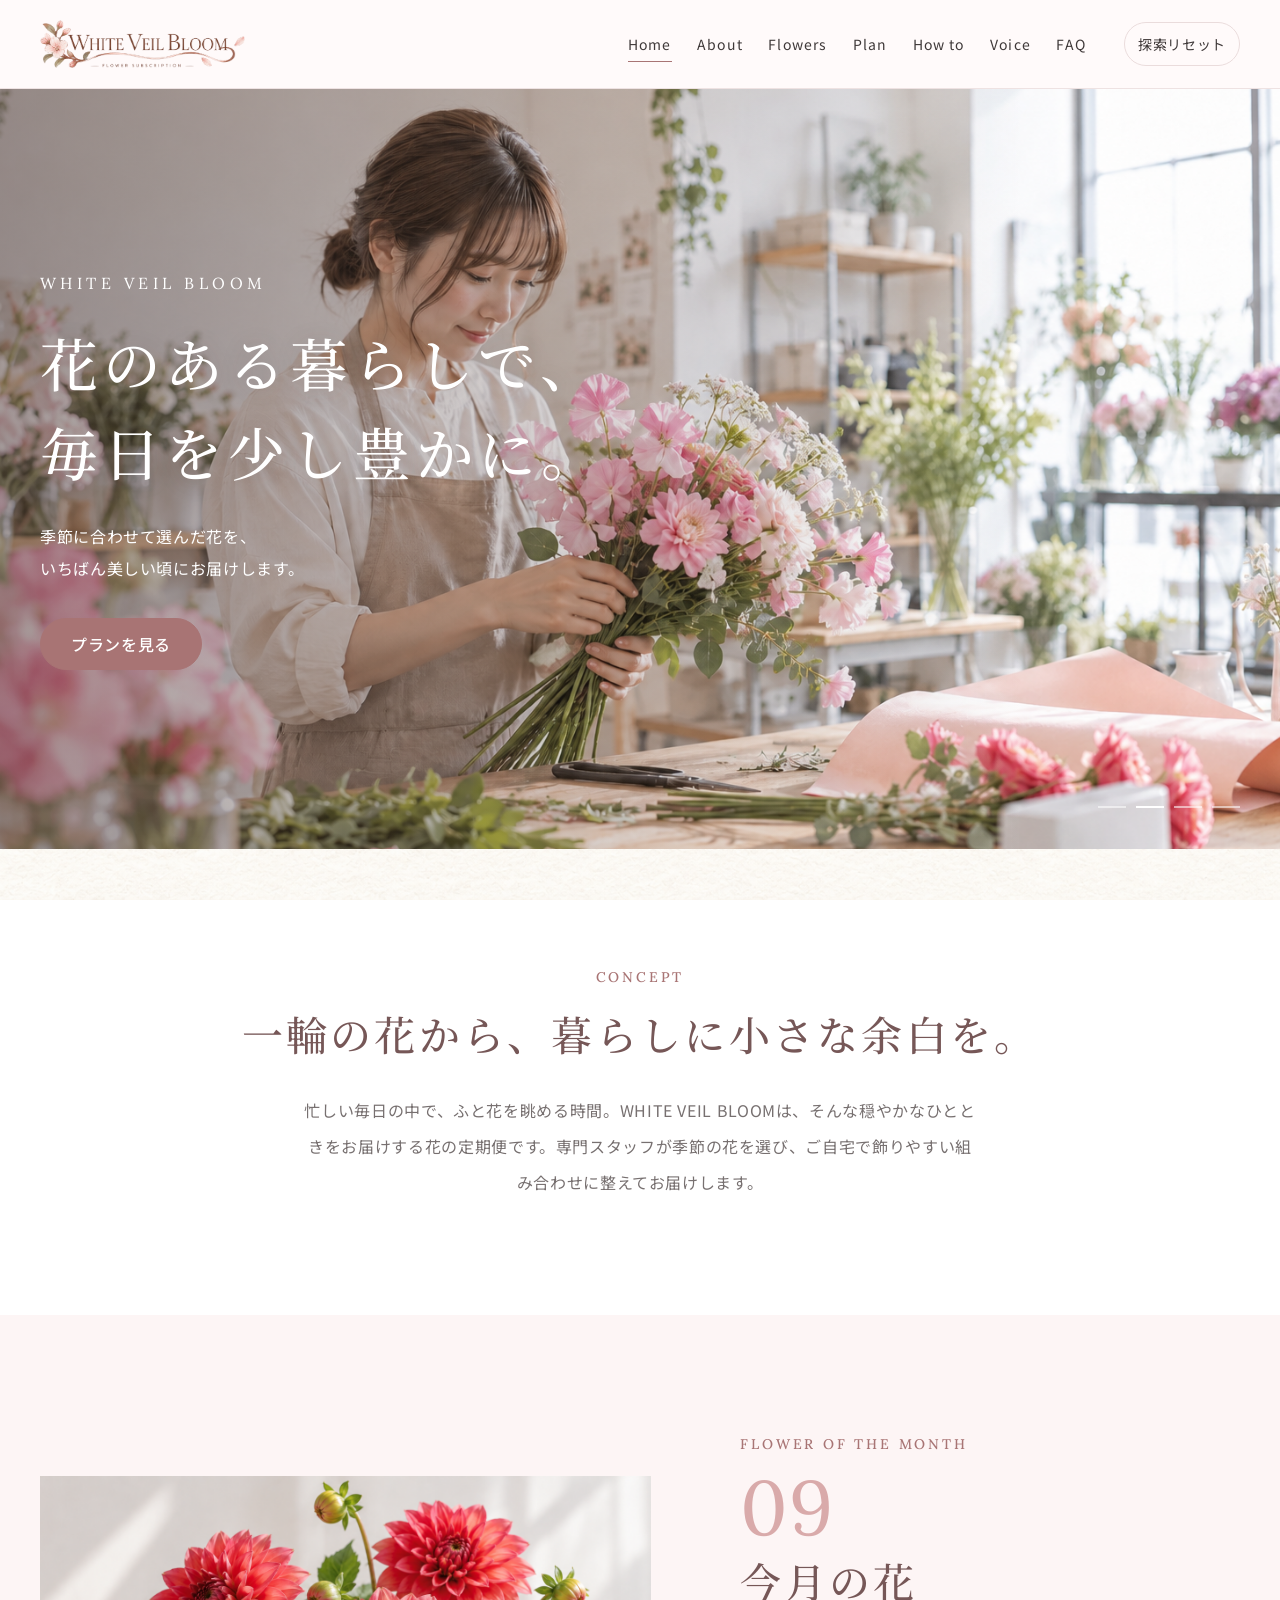
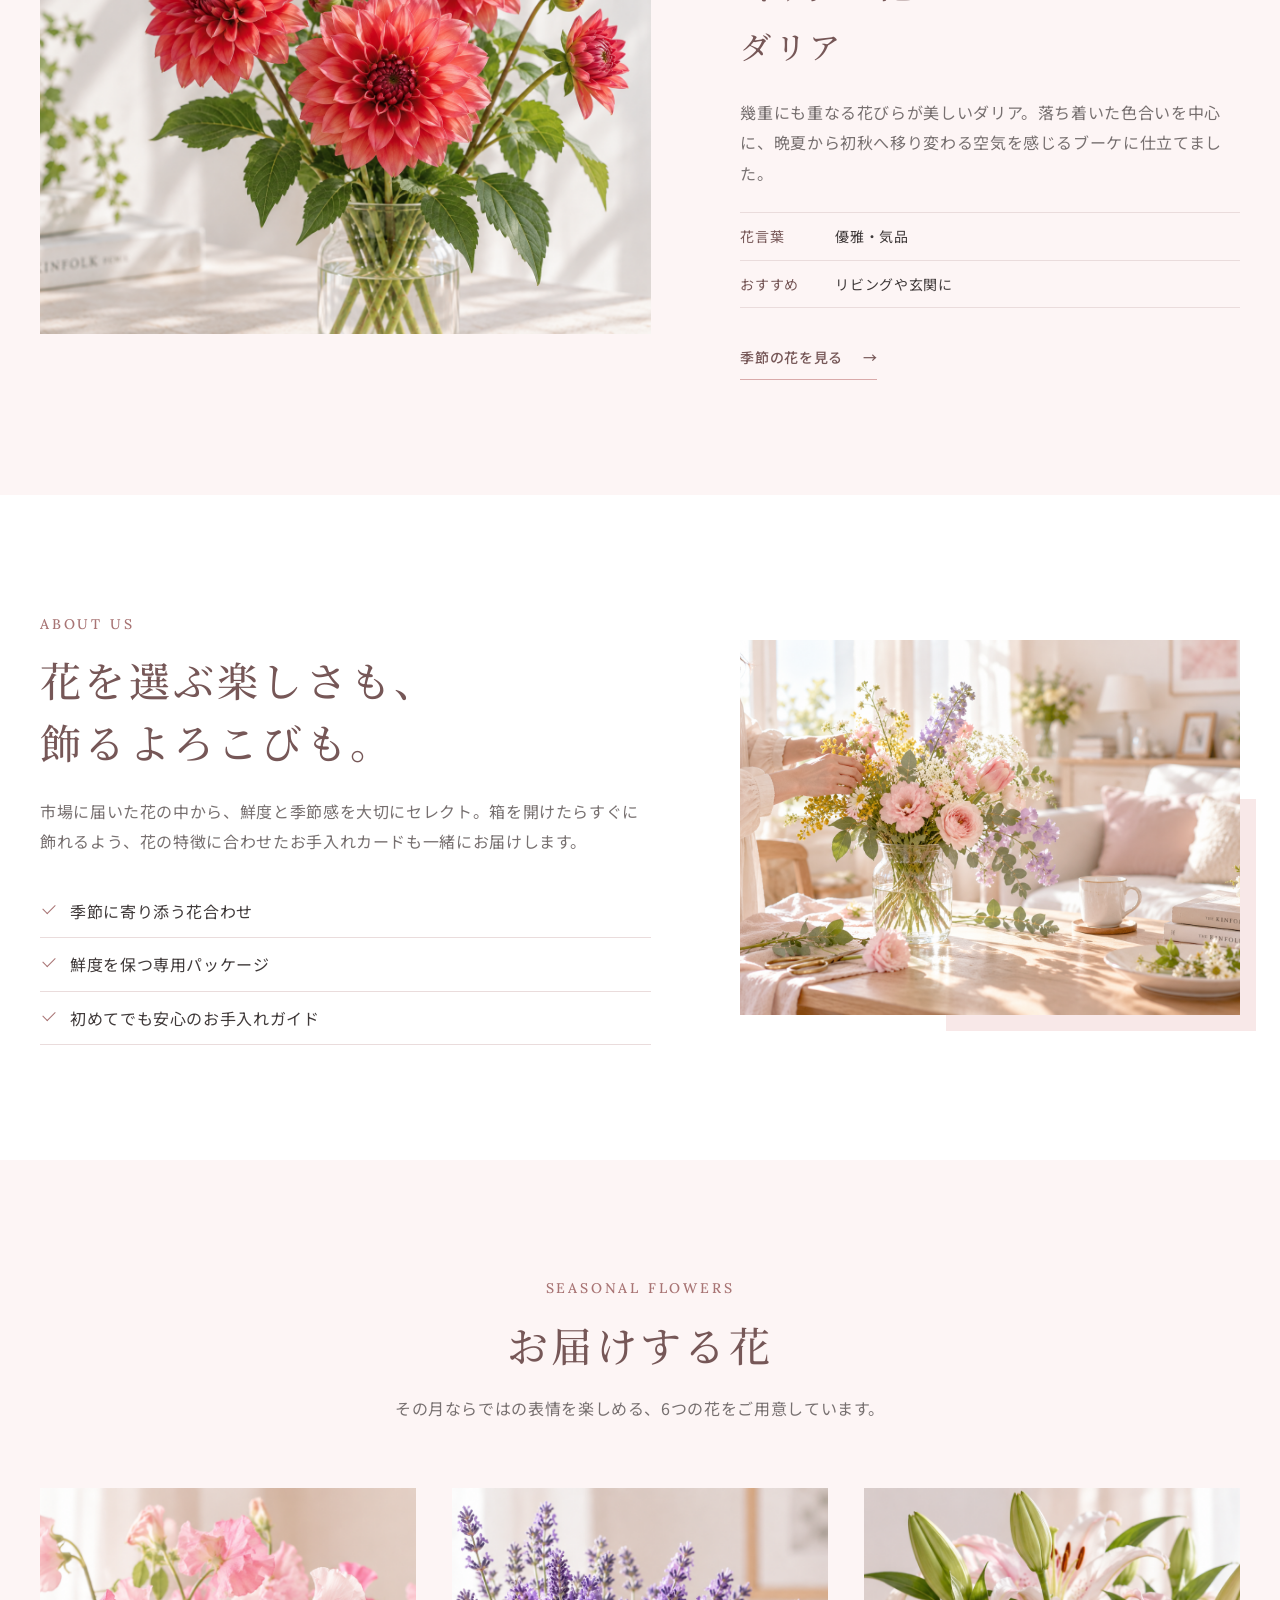
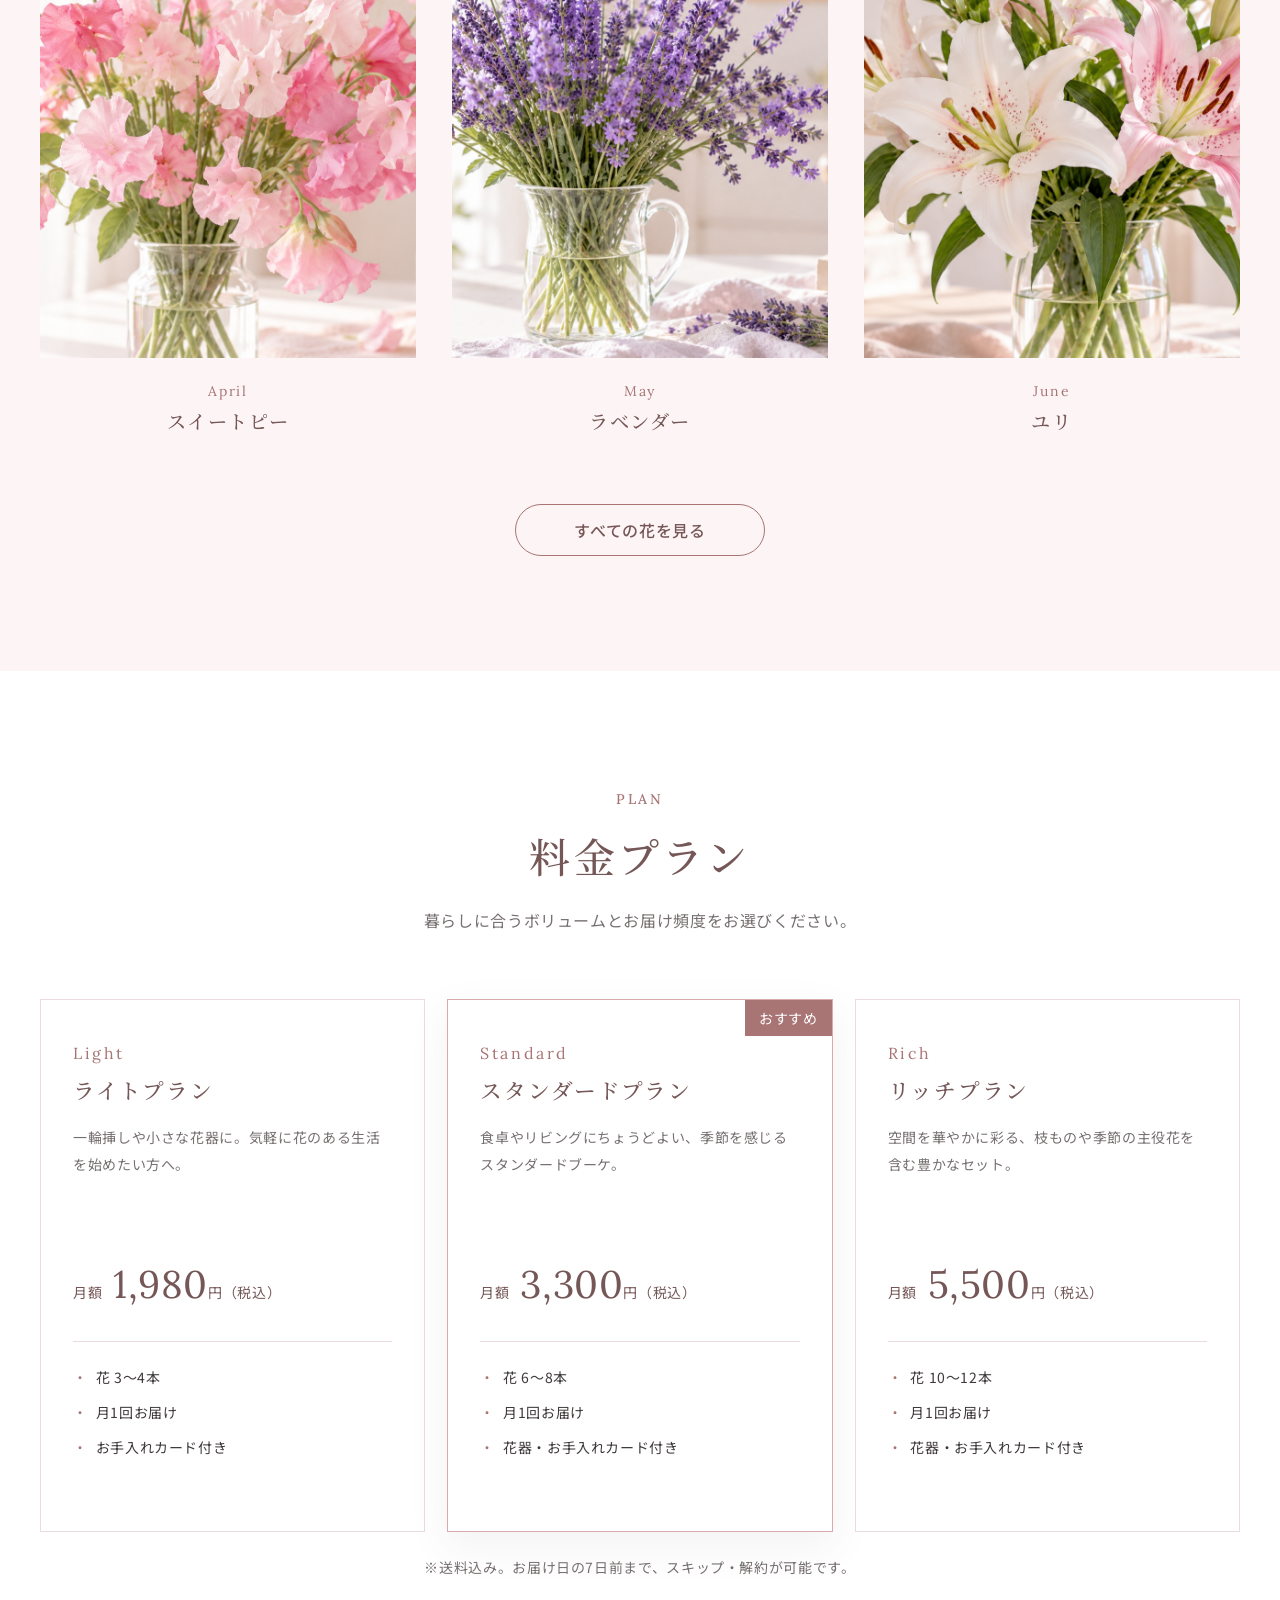
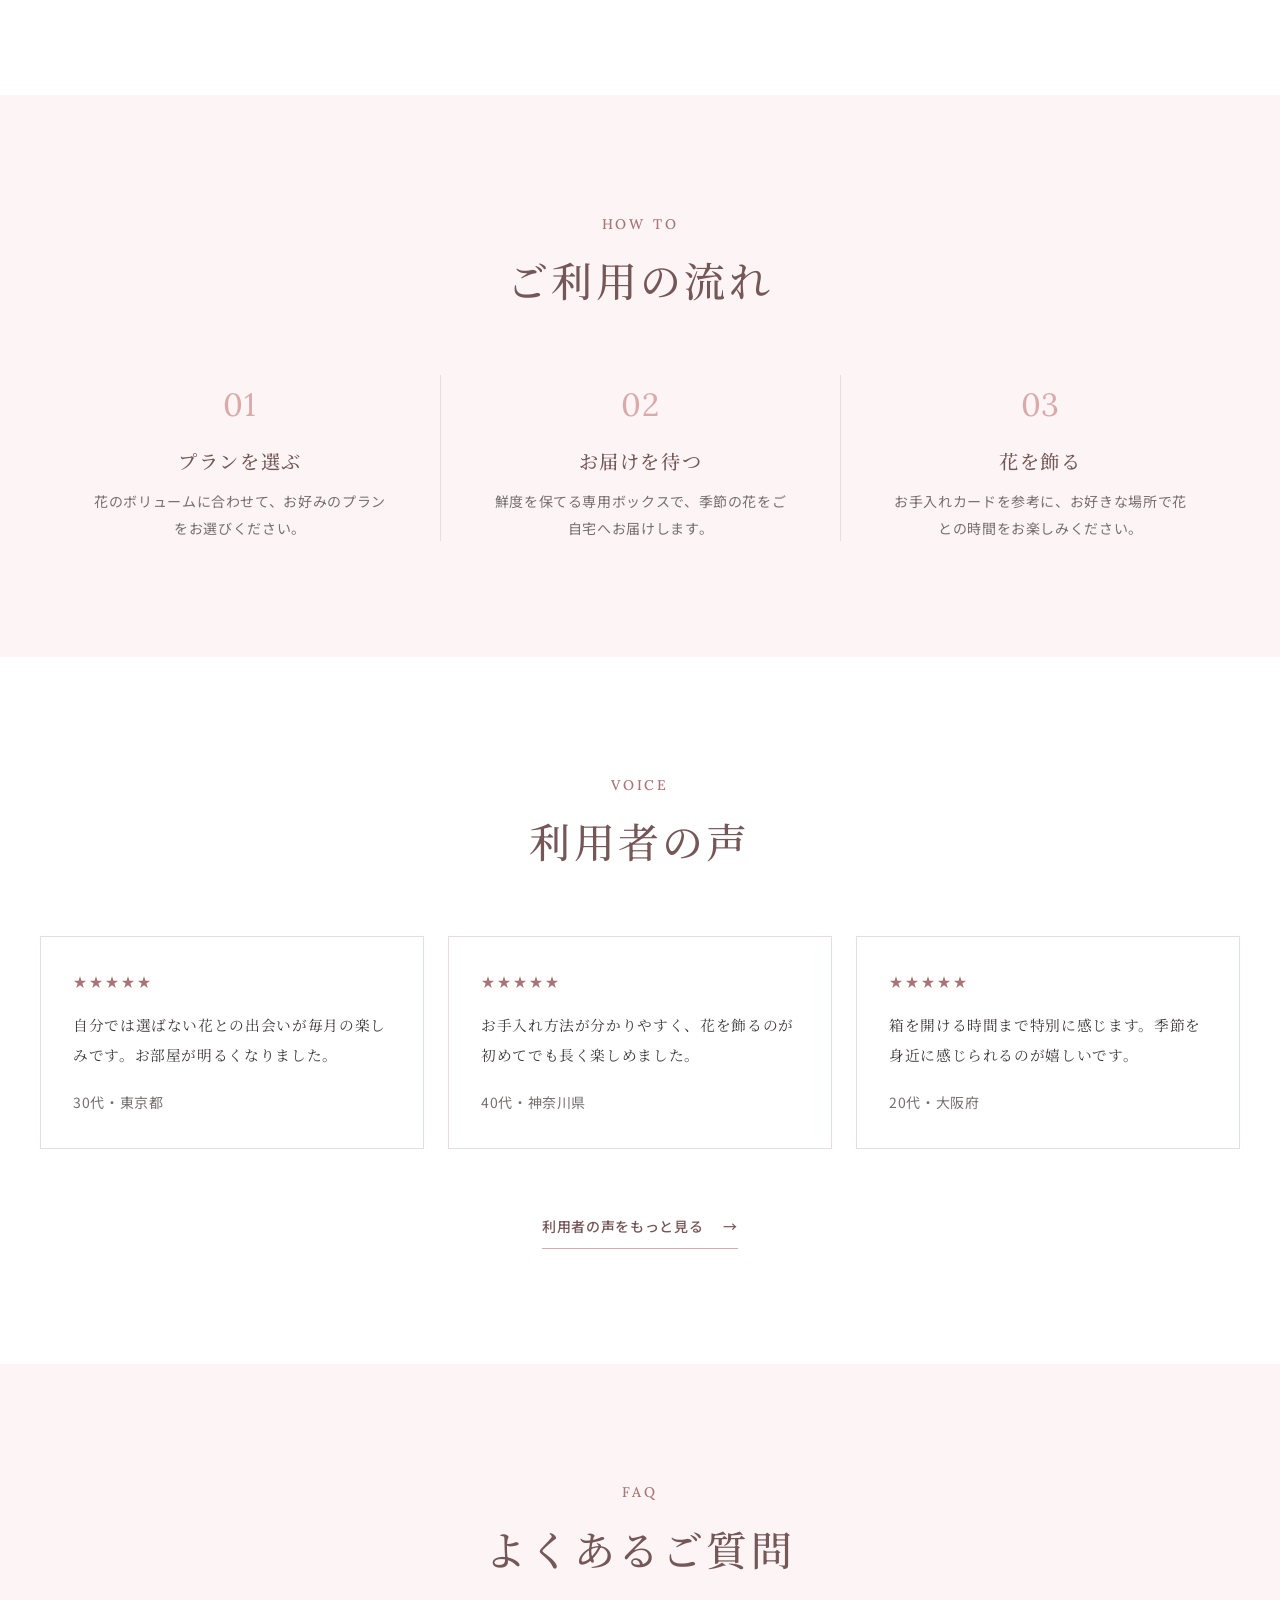
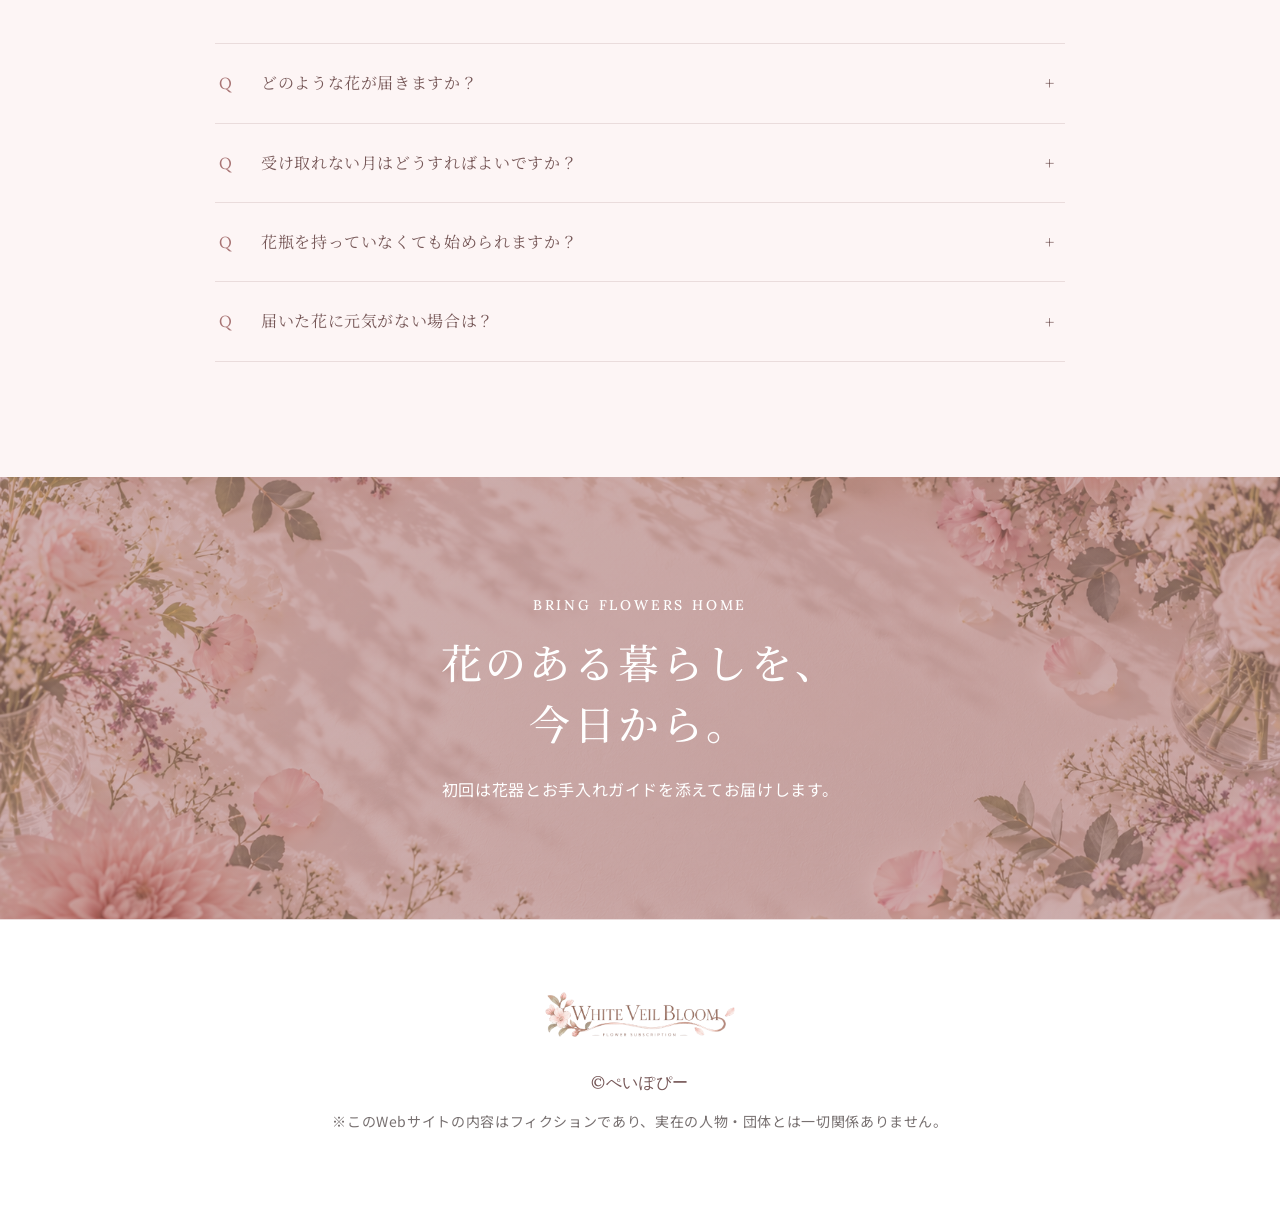
==== commit c31eaae9: "3回目のコミットです" ====
--- a/index.html
+++ b/index.html
@@ -3,8 +3,8 @@
 <head>
   <meta charset="utf-8">
   <meta name="viewport" content="width=device-width, initial-scale=1">
-  <meta name="description" content="暮らしに寄り添う花の定期便、WHITE BLOOM。">
-  <title>WHITE BLOOM｜花のある暮らしを</title>
+  <meta name="description" content="暮らしに寄り添う花の定期便、WHITE VEIL BLOOM。">
+  <title>WHITE VEIL BLOOM｜花のある暮らしを</title>
   <link rel="icon" href="images/favicon.png">
   <link rel="stylesheet" href="styles/main.css">
   <link rel="stylesheet" href="styles/arg-phases.css">
@@ -21,8 +21,8 @@
   <a class="skip-link" href="#main">本文へ移動</a>
   <header class="site-header">
     <div class="site-header__inner container">
-      <a class="site-logo" href="index.html" aria-label="WHITE BLOOM ホーム">
-        <img src="images/logo-white-bloom.png" alt="WHITE BLOOM" width="1928" height="467">
+      <a class="site-logo" href="index.html" aria-label="WHITE VEIL BLOOM ホーム">
+        <img src="images/logo-white-bloom.png" alt="WHITE VEIL BLOOM" width="1928" height="467">
       </a>
       <nav class="site-nav" id="site-navigation" aria-label="メインナビゲーション" data-site-nav data-open="false">
         <ul class="site-nav__list">
@@ -42,7 +42,7 @@
     </div>
   </header>
   <main id="main">
-    <section class="hero" aria-label="WHITE BLOOMについて" data-hero>
+    <section class="hero" aria-label="WHITE VEIL BLOOMについて" data-hero>
       <div class="hero__slides" aria-hidden="true">
         <img class="hero__slide is-active" src="images/hero-white-bloom.jpg" alt="" width="1672" height="941" data-hero-slide>
         <img class="hero__slide hero__slide--staff" src="images/hero-staff-arrangement.jpg" alt="" width="1536" height="1024" data-hero-slide>
@@ -51,7 +51,7 @@
       </div>
       <div class="hero__veil"></div>
       <div class="hero__content container">
-        <p class="hero__brand">WHITE BLOOM</p>
+        <p class="hero__brand">WHITE VEIL BLOOM</p>
         <h1>花のある暮らしで、<br>毎日を少し豊かに。</h1>
         <p>季節に合わせて選んだ花を、<br>いちばん美しい頃にお届けします。</p>
         <a class="button" href="#plan">プランを見る</a>
@@ -68,7 +68,7 @@
       <div class="container--reading section-heading section-heading--center">
         <p class="eyebrow">Concept</p>
         <h2 id="concept-title">一輪の花から、<br class="sp-only">暮らしに小さな余白を。</h2>
-        <p>忙しい毎日の中で、ふと花を眺める時間。WHITE BLOOMは、そんな穏やかなひとときをお届けする花の定期便です。専門スタッフが季節の花を選び、ご自宅で飾りやすい組み合わせに整えてお届けします。</p>
+        <p>忙しい毎日の中で、ふと花を眺める時間。WHITE VEIL BLOOMは、そんな穏やかなひとときをお届けする花の定期便です。専門スタッフが季節の花を選び、ご自宅で飾りやすい組み合わせに整えてお届けします。</p>
       </div>
     </section>
 
--- a/styles/arg-phases.css
+++ b/styles/arg-phases.css
@@ -65,6 +65,65 @@
   .home-dahlia-anomaly.is-active .home-dahlia-anomaly__prototype { opacity: .62; }
   .home-dahlia-anomaly.is-active .home-dahlia-anomaly__noise,
   .progress-card--18::after { opacity: .24; }
+}
+
+/* PHASE 2 keeps the public flower copy and adds only the exposure stage. */
+body[data-phase="phase2"] .internal-flower-record {
+  min-height: 0;
+  padding-block: 18px;
+}
+
+body[data-phase="phase2"] .internal-flower-record__stage { margin: 0; }
+
+body[data-phase="phase2"] .flower-card__normal-copy .internal-flower-record {
+  min-height: 0;
+  margin: 0 0 20px;
+  padding: 13px 16px;
+  color: #fff;
+  border: 1px solid #b52525;
+  background: #151010;
+}
+
+body[data-phase="phase2"] .flower-card__normal-copy .internal-flower-record__stage {
+  padding: 0;
+  color: #fff;
+  border: 0;
+  font-size: 1.05rem;
+  line-height: 1.5;
+}
+
+/* Unified PHASE 3 convergence content. */
+.phase-convergence { color: #ded2d2; background: #090909; }
+.phase-convergence__list { display: grid; grid-template-columns: repeat(2, minmax(0, 1fr)); gap: 18px; }
+.phase-convergence__end { height: 24px; }
+.phase-convergence__card { position: relative; display: grid; min-width: 0; grid-template-columns: 150px 1fr; overflow: hidden; border: 1px solid #582020; background: #121111; opacity: 0; transform: translateY(14px); }
+.phase-convergence__card.is-visible { animation: record-fade-in .56s ease-out var(--record-delay, 0ms) forwards; }
+.phase-convergence__portrait { width: 100%; height: 100%; min-height: 190px; object-fit: cover; filter: brightness(.63) saturate(.72); }
+.phase-convergence__card--repeated .phase-convergence__portrait { filter: brightness(.63) saturate(.72); }
+.phase-convergence__body { display: flex; min-width: 0; padding: 22px; flex-direction: column; }
+.phase-convergence__id { margin: 0 0 12px; color: #aa8d8d; font: .875rem/1.5 var(--font-en); letter-spacing: .12em; }
+.phase-convergence__card blockquote { margin-bottom: 20px; color: #cf2929; white-space: pre-line; font-family: var(--font-heading); font-size: .94rem; line-height: 2; }
+.phase-convergence__person { display: flex; margin: auto 0 0; padding-top: 16px; border-top: 1px solid #562020; flex-direction: column; }
+.phase-convergence__person strong { font-family: var(--font-heading); font-weight: 500; }
+.phase-convergence__person span { color: #aa8d8d; font-size: .875rem; }
+.phase-convergence__trigger { position: absolute; z-index: 2; inset: 0; width: 100%; border: 0; border-radius: 0; background: transparent; cursor: pointer; }
+.phase-convergence__trigger:focus-visible { outline: 3px solid #8d4d4d; outline-offset: -5px; }
+.phase-convergence__final { display: grid; min-height: min(680px, 80vh); margin-top: 64px; place-items: center; background: #222624; }
+.phase-convergence__result { display: grid; width: min(310px, 76vw); padding: 12px; color: #f2f2ed; border: 1px solid #8b918c; border-radius: 0; background: #343936; cursor: pointer; }
+.phase-convergence__result img { width: 100%; aspect-ratio: 4 / 5; object-fit: cover; }
+.phase-convergence__result strong { margin-top: 15px; font-family: var(--font-heading); font-size: 1.1rem; }
+.phase-convergence__result span { color: #c8cbc8; font-size: .875rem; }
+
+@media (max-width: 980px) {
+  .phase-convergence__card { grid-template-columns: 130px 1fr; }
+}
+
+@media (max-width: 620px) {
+  .phase-convergence__list { grid-template-columns: 1fr; }
+  .phase-convergence__card { grid-template-columns: 112px minmax(0, 1fr); }
+  .phase-convergence__portrait { min-height: 180px; }
+  .phase-convergence__body { padding: 18px; }
+  .phase-convergence__final { min-height: 620px; }
 }
 
 /* PHASE 1–2: product cards overwritten by restrained internal records. */
@@ -344,6 +403,7 @@
   body[data-phase="phase2"] [data-flower="dahlia"].is-dahlia-transitioning .flower-card__prototype-image { opacity: 1; animation: none; }
   .arg-review-card.is-anomaly-target { border: 2px solid #9d5959; animation: none; }
   .arg-review-card.is-visible { opacity: 1; transform: none; animation: none; }
+  .phase-convergence__card.is-visible { opacity: 1; transform: none; animation: none; }
   .arg-review-card.is-anomaly-target::after,
   .arg-review-card.is-anomaly-target blockquote,
   .arg-review-card.is-anomaly-target .arg-review-card__portrait,
@@ -352,3 +412,89 @@
   .convergence-stage__result { animation: none; }
   .convergence-stage__result { opacity: 1; }
 }
+
+/* PHASE 2: high-contrast altered flower records. */
+body[data-phase="phase2"] .flower-card {
+  color: #fff;
+  border: 1px solid #d33434;
+  background: #0d0b0b;
+}
+
+body[data-phase="phase2"] .flower-card__body {
+  color: #fff;
+  border: 0;
+  background: #0d0b0b;
+}
+
+body[data-phase="phase2"] .flower-card__normal-copy .internal-flower-record {
+  min-height: 0;
+  margin: 0 0 20px;
+  padding: 14px 16px;
+  color: #fff;
+  border: 1px solid #d33434;
+  border-left-width: 5px;
+  background: #240b0b;
+  box-shadow: none;
+}
+
+body[data-phase="phase2"] .flower-card__normal-copy .internal-flower-record__stage {
+  margin: 0;
+  padding: 0;
+  color: #fff;
+  border: 0;
+  font-size: 1.12rem;
+  font-weight: 700;
+  line-height: 1.5;
+  text-shadow: 0 0 8px rgba(255, 255, 255, .18);
+}
+
+body[data-phase="phase2"] .flower-card h2,
+body[data-phase="phase2"] .flower-card__body > p:not(.flower-card__month),
+body[data-phase="phase2"] .flower-card dt,
+body[data-phase="phase2"] .flower-card dd { color: #fff; }
+
+body[data-phase="phase2"] .flower-card dl,
+body[data-phase="phase2"] .flower-card dl div { border-color: #9f2929; }
+
+body[data-phase="phase2"] .flower-card dt { font-weight: 700; }
+body[data-phase="phase2"] .flower-card dd { margin-left: 0; }
+
+/* PHASE 3: restore the original anomaly treatment on SUBJECT 16. */
+.phase-convergence__card.is-anomaly-subject.is-visible {
+  animation: record-fade-in .56s ease-out var(--record-delay, 0ms) forwards,
+    review-red-shift 1s ease-in-out calc(var(--record-delay, 0ms) + .56s) infinite;
+}
+
+.phase-convergence__card.is-anomaly-subject::after {
+  position: absolute;
+  z-index: 3;
+  inset: 0;
+  opacity: 0;
+  background:
+    repeating-linear-gradient(0deg, transparent 0 3px, rgba(213, 42, 42, .32) 4px 5px),
+    repeating-radial-gradient(circle at 37% 41%, rgba(255, 255, 255, .2) 0 1px, transparent 2px 6px);
+  content: "";
+  pointer-events: none;
+  animation: review-noise 1s steps(2, end) infinite;
+}
+
+.phase-convergence__card.is-anomaly-subject blockquote { animation: review-text-drop 1s steps(1, end) infinite; }
+.phase-convergence__card.is-anomaly-subject .phase-convergence__portrait { animation: review-image-shift 1s steps(1, end) infinite; }
+.phase-convergence__card.is-anomaly-subject .phase-convergence__trigger { z-index: 4; }
+
+@media (prefers-reduced-motion: reduce) {
+  .phase-convergence__card.is-anomaly-subject.is-visible {
+    border: 2px solid #c53a3a;
+    opacity: 1;
+    transform: none;
+    animation: none;
+  }
+
+  .phase-convergence__card.is-anomaly-subject::after {
+    opacity: .34;
+    animation: none;
+  }
+
+  .phase-convergence__card.is-anomaly-subject blockquote,
+  .phase-convergence__card.is-anomaly-subject .phase-convergence__portrait { animation: none; }
+}
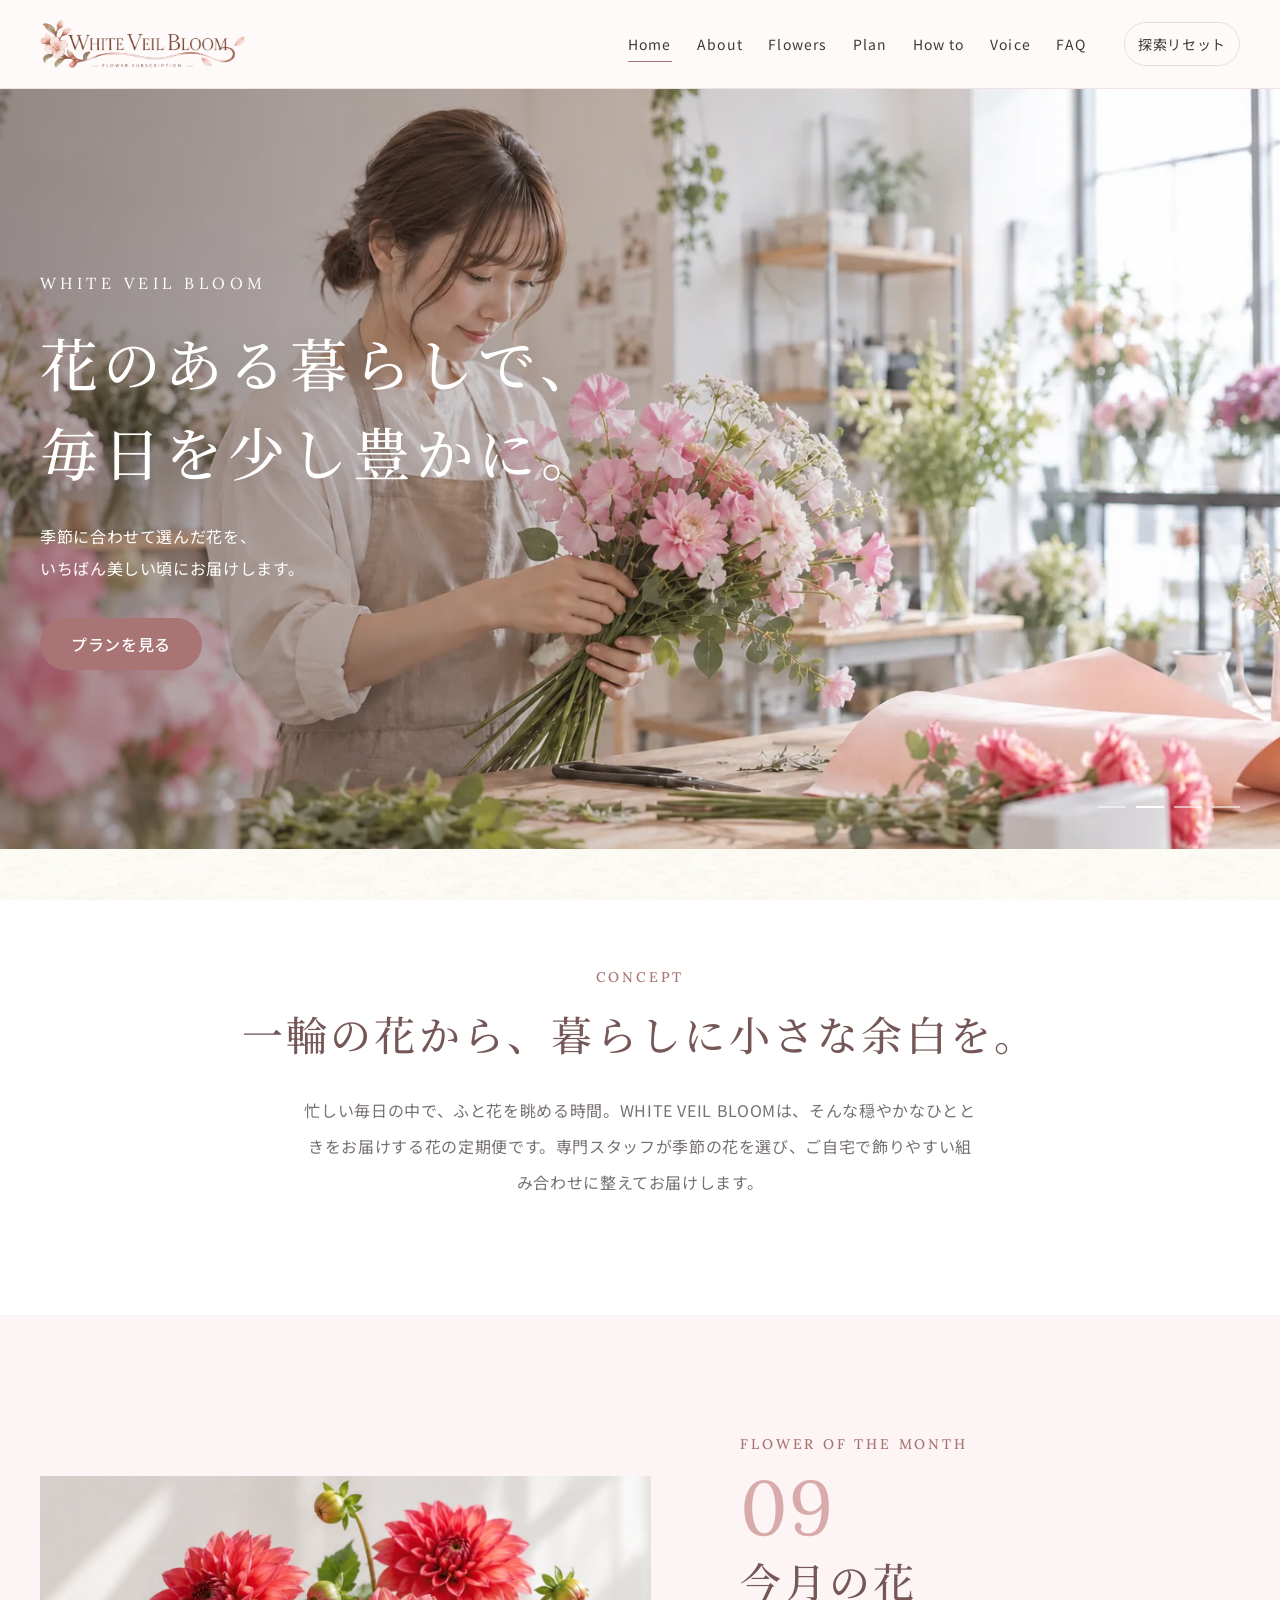
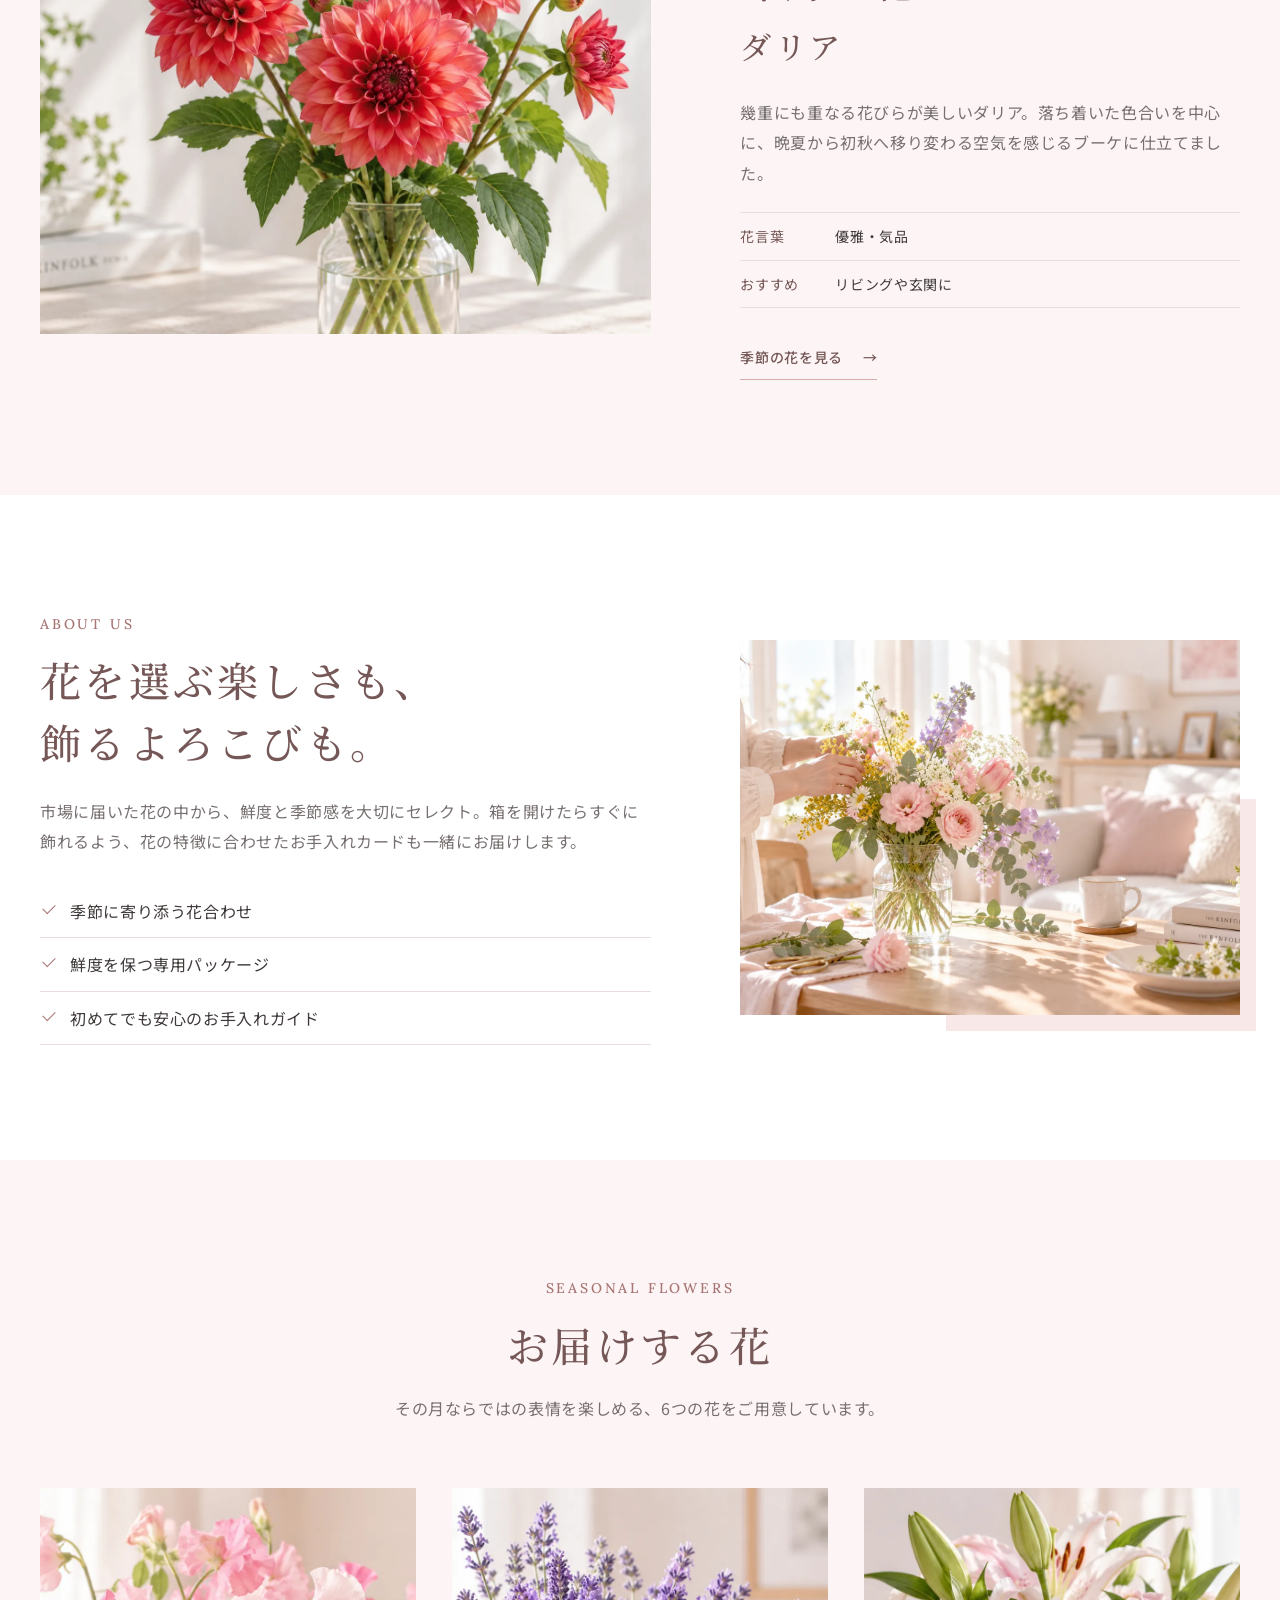
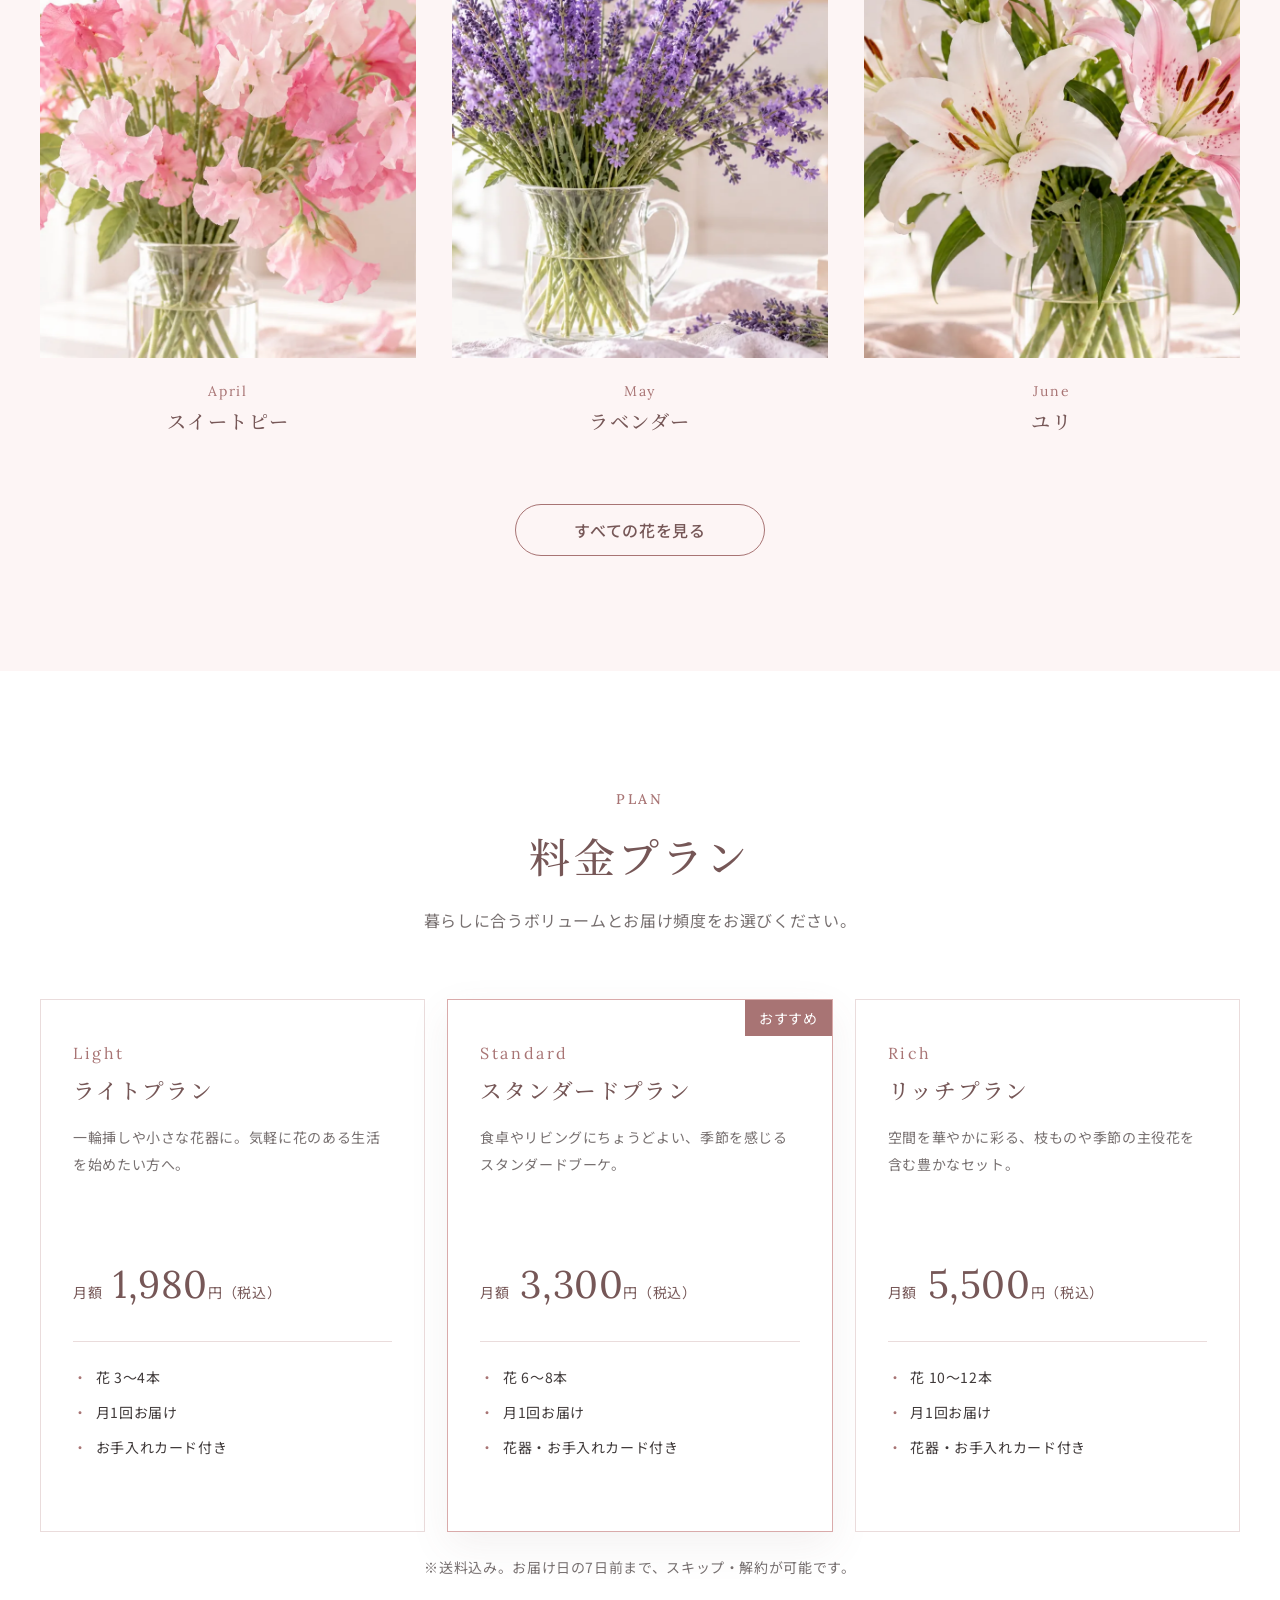
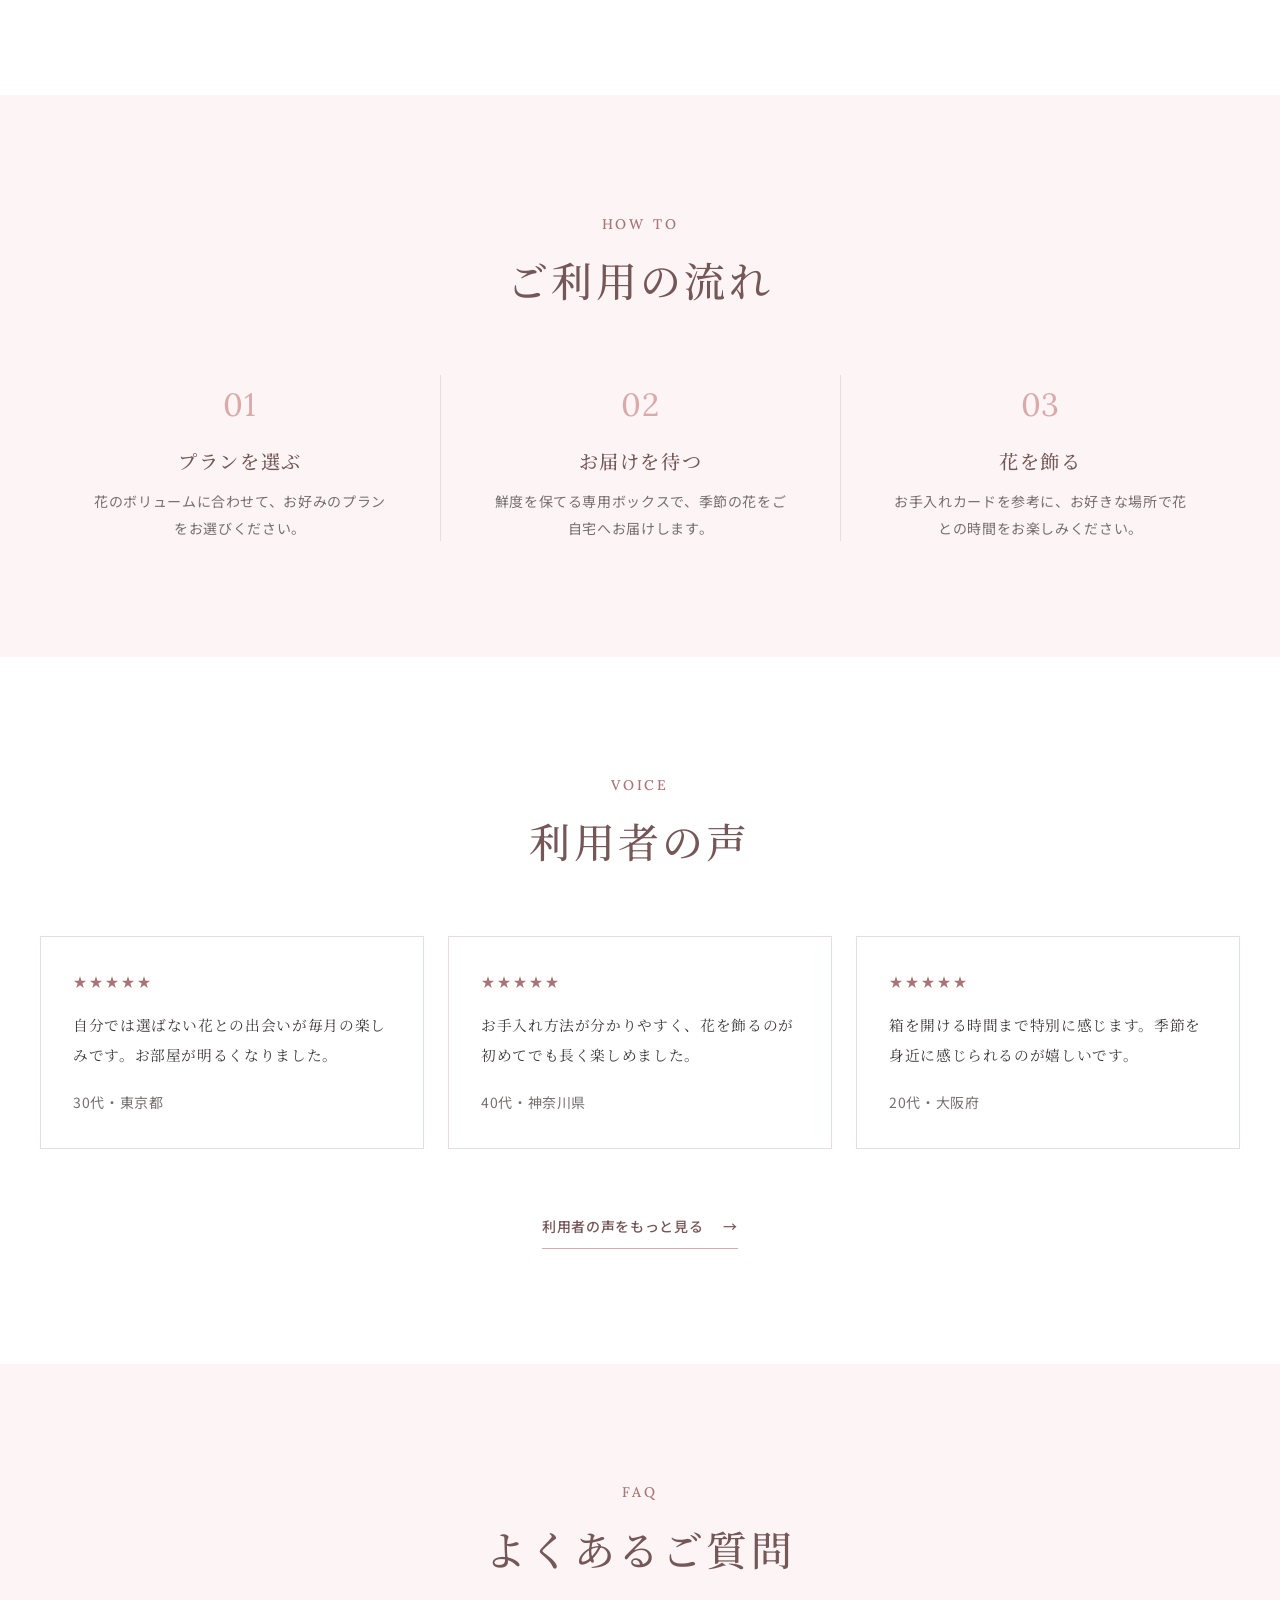
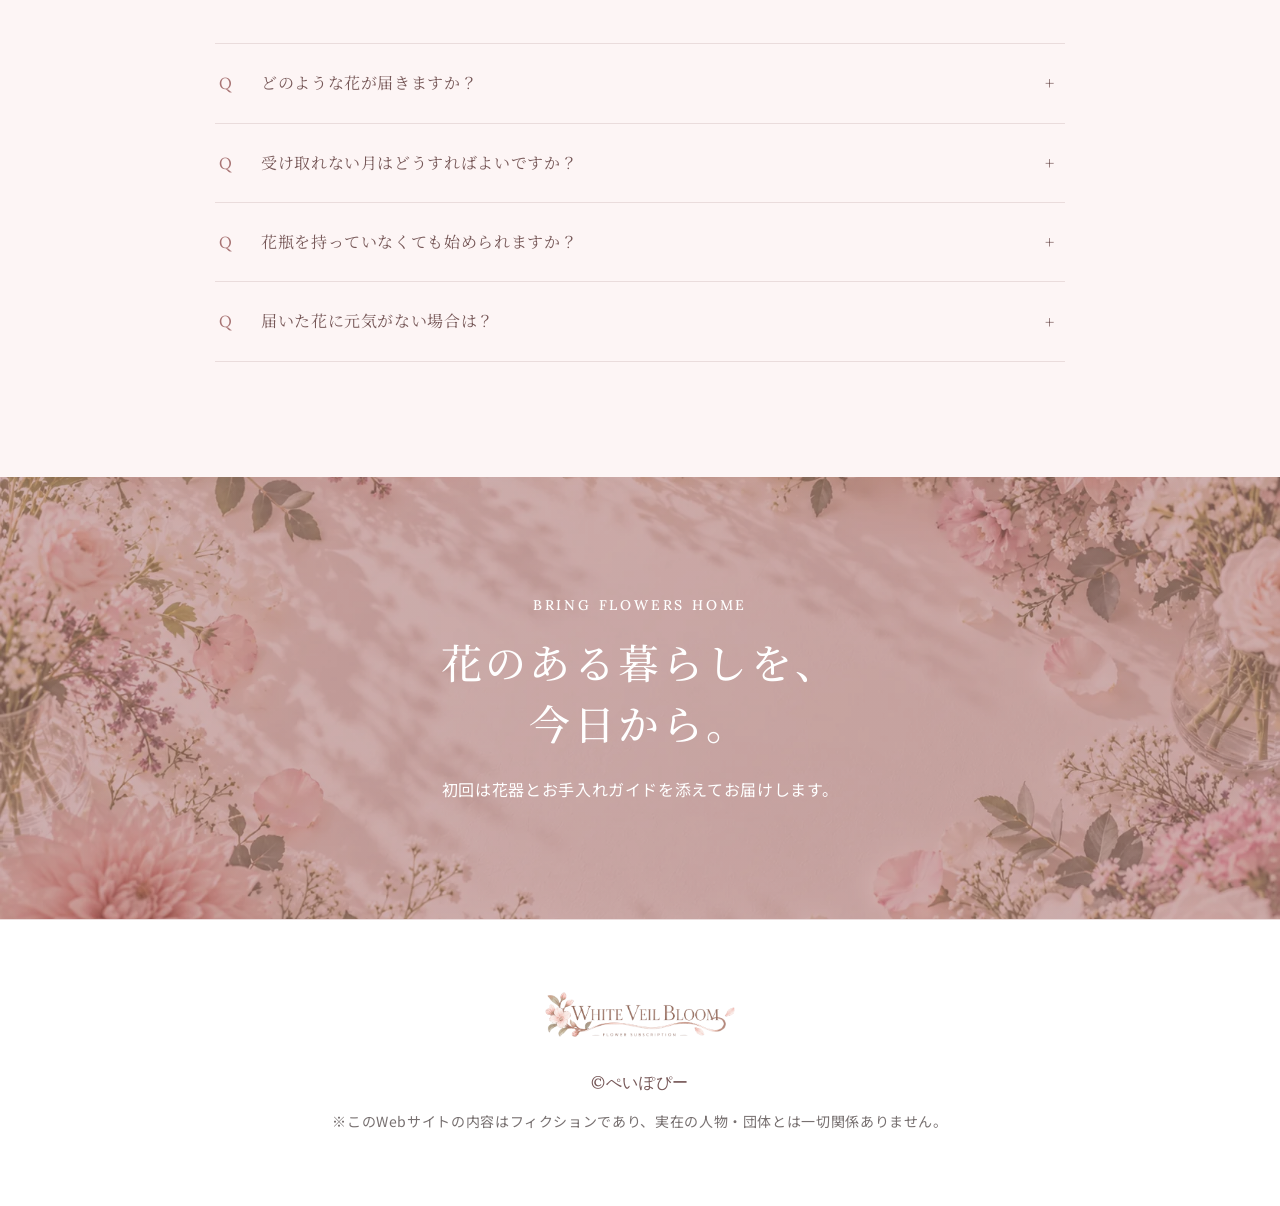
==== commit 14e3ae3f: "4回目のコミットです" ====
--- a/index.html
+++ b/index.html
@@ -44,10 +44,10 @@
   <main id="main">
     <section class="hero" aria-label="WHITE VEIL BLOOMについて" data-hero>
       <div class="hero__slides" aria-hidden="true">
-        <img class="hero__slide is-active" src="images/hero-white-bloom.jpg" alt="" width="1672" height="941" data-hero-slide>
-        <img class="hero__slide hero__slide--staff" src="images/hero-staff-arrangement.jpg" alt="" width="1536" height="1024" data-hero-slide>
-        <img class="hero__slide hero__slide--delivery" src="images/hero-delivery-preparation.jpg" alt="" width="1672" height="941" data-hero-slide>
-        <img class="hero__slide hero__slide--life" src="images/hero-flower-life.jpg" alt="" width="1672" height="941" data-hero-slide>
+        <img class="hero__slide is-active" src="images/hero-white-bloom.webp" alt="" width="1672" height="941" data-hero-slide>
+        <img class="hero__slide hero__slide--staff" src="images/hero-staff-arrangement.webp" alt="" width="1536" height="1024" data-hero-slide>
+        <img class="hero__slide hero__slide--delivery" src="images/hero-delivery-preparation.webp" alt="" width="1672" height="941" data-hero-slide>
+        <img class="hero__slide hero__slide--life" src="images/hero-flower-life.webp" alt="" width="1672" height="941" data-hero-slide>
       </div>
       <div class="hero__veil"></div>
       <div class="hero__content container">
@@ -74,7 +74,7 @@
 
     <section class="section monthly section--subtle" aria-labelledby="monthly-title">
       <div class="container split-layout">
-        <div class="split-layout__image image-frame" data-home-dahlia><img src="images/flower-dahlia.jpg" alt="淡い色合いのダリア" width="1536" height="1024" data-cover></div>
+        <div class="split-layout__image image-frame" data-home-dahlia><img src="images/flower-dahlia.webp" alt="淡い色合いのダリア" width="1536" height="1024" loading="lazy" decoding="async" data-cover></div>
         <div class="split-layout__body">
           <p class="eyebrow">Flower of the month</p>
           <p class="section-number">09</p>
@@ -88,7 +88,7 @@
 
     <section class="section" id="about" aria-labelledby="about-title">
       <div class="container split-layout split-layout--reverse">
-        <div class="split-layout__image image-frame"><img src="images/about-flower-life.jpg" alt="花を飾った明るい室内" width="1536" height="1024" data-cover></div>
+        <div class="split-layout__image image-frame"><img src="images/about-flower-life.webp" alt="花を飾った明るい室内" width="1536" height="1024" loading="lazy" decoding="async" data-cover></div>
         <div class="split-layout__body">
           <p class="eyebrow">About us</p>
           <h2 id="about-title">花を選ぶ楽しさも、<br>飾るよろこびも。</h2>
@@ -102,9 +102,9 @@
       <div class="container">
         <div class="section-heading section-heading--center"><p class="eyebrow">Seasonal flowers</p><h2 id="flowers-title">お届けする花</h2><p>その月ならではの表情を楽しめる、6つの花をご用意しています。</p></div>
         <div class="flower-preview">
-          <article><img src="images/flower-sweetpea.jpg" alt="スイートピー" width="1536" height="1024" data-cover><p>April</p><h3>スイートピー</h3></article>
-          <article><img src="images/flower-lavender.jpg" alt="ラベンダー" width="1536" height="1024" data-cover><p>May</p><h3>ラベンダー</h3></article>
-          <article><img src="images/flower-lily.jpg" alt="ユリ" width="1536" height="1024" data-cover><p>June</p><h3>ユリ</h3></article>
+          <article><img src="images/flower-sweetpea.webp" alt="スイートピー" width="1536" height="1024" loading="lazy" decoding="async" data-cover><p>April</p><h3>スイートピー</h3></article>
+          <article><img src="images/flower-lavender.webp" alt="ラベンダー" width="1536" height="1024" loading="lazy" decoding="async" data-cover><p>May</p><h3>ラベンダー</h3></article>
+          <article><img src="images/flower-lily.webp" alt="ユリ" width="1536" height="1024" loading="lazy" decoding="async" data-cover><p>June</p><h3>ユリ</h3></article>
         </div>
         <div class="section-action flower-preview__action"><a class="button button--outline" href="flowers.html?browse=1">すべての花を見る</a></div>
       </div>
--- a/styles/main.css
+++ b/styles/main.css
@@ -33,7 +33,7 @@
   margin: 0;
   color: var(--color-text);
   background-color: var(--color-white);
-  background-image: url("../images/paper.jpg");
+  background-image: url("../images/paper.webp");
   background-attachment: fixed;
   background-position: center top;
   background-size: cover;
@@ -213,7 +213,7 @@
 .voices-page { padding-top: 0; }
 .voice-grid { display: grid; grid-template-columns: repeat(2, minmax(0, 1fr)); gap: 28px; }
 .review-card { display: grid; min-width: 0; grid-template-columns: 180px 1fr; border: 1px solid var(--color-border); background: var(--color-white); }
-.review-card__portrait { width: 100%; aspect-ratio: 1; align-self: start; background-color: var(--color-bg-sub); background-image: url("../images/review-users-sheet.jpg"); background-repeat: no-repeat; background-size: 400% 400%; }
+.review-card__portrait { width: 100%; aspect-ratio: 1; align-self: start; background-color: var(--color-bg-sub); background-image: url("../images/review-users-sheet.webp"); background-repeat: no-repeat; background-size: 400% 400%; }
 .portrait-01 { background-position: 0 0; }
 .portrait-02 { background-position: 33.333% 0; }
 .portrait-04 { background-position: 100% 0; }
@@ -402,7 +402,7 @@
 .flower-care,
 .voice-feature {
   background-color: var(--color-white);
-  background-image: url("../images/paper.jpg");
+  background-image: url("../images/paper.webp");
   background-attachment: fixed;
   background-position: center top;
   background-size: cover;
@@ -416,7 +416,7 @@
 
 #contact {
   color: var(--color-white);
-  background: linear-gradient(rgba(168, 116, 116, .58), rgba(168, 116, 116, .58)), url("../images/flower-bg.jpg") center / cover no-repeat;
+  background: linear-gradient(rgba(168, 116, 116, .58), rgba(168, 116, 116, .58)), url("../images/flower-bg.webp") center / cover no-repeat;
 }
 #contact h2,
 #contact .eyebrow,
--- a/styles/arg-phases.css
+++ b/styles/arg-phases.css
@@ -34,7 +34,7 @@
 body[data-phase="phase2"] [data-flower="dahlia"].is-dahlia-whitened .flower-card__image::after { position: absolute; z-index: 5; inset: 0; opacity: 0; background: repeating-linear-gradient(0deg, transparent 0 4px, rgba(183,16,16,.32) 5px, transparent 6px 9px); content: ""; pointer-events: none; animation: phase2-dahlia-noise 2s steps(2, end) infinite; }
 body[data-phase="phase2"] [data-flower="dahlia"].is-dahlia-settled { cursor: pointer; }
 
-body[data-phase="phase2"] .flower-care + .cta { color: var(--color-text); background-color: var(--color-white); background-image: url("../images/paper.jpg"); background-attachment: fixed; background-position: center top; background-size: cover; }
+body[data-phase="phase2"] .flower-care + .cta { color: var(--color-text); background-color: var(--color-white); background-image: url("../images/paper.webp"); background-attachment: fixed; background-position: center top; background-size: cover; }
 body[data-phase="phase2"] .flower-care + .cta h2 { color: var(--color-brown); }
 body[data-phase="phase2"] .flower-care + .cta .eyebrow { color: var(--color-pink-dark); }
 
